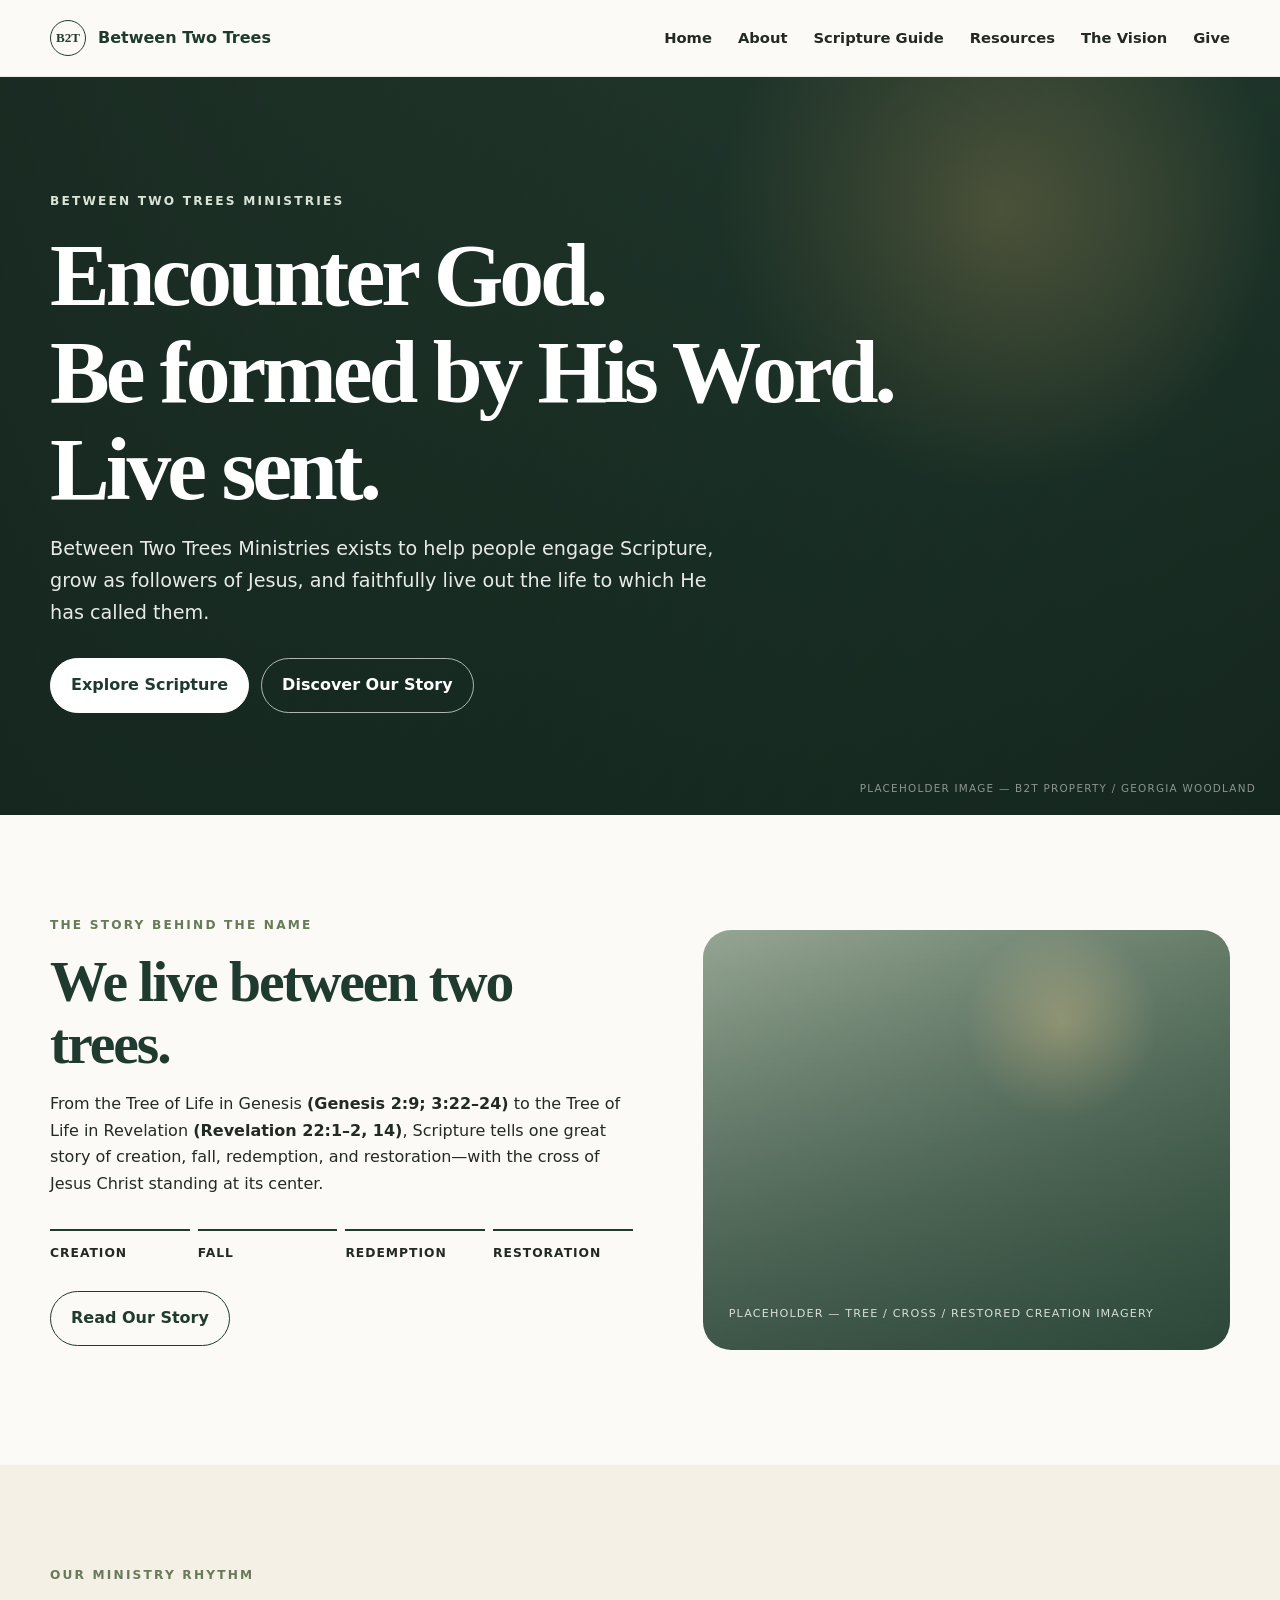
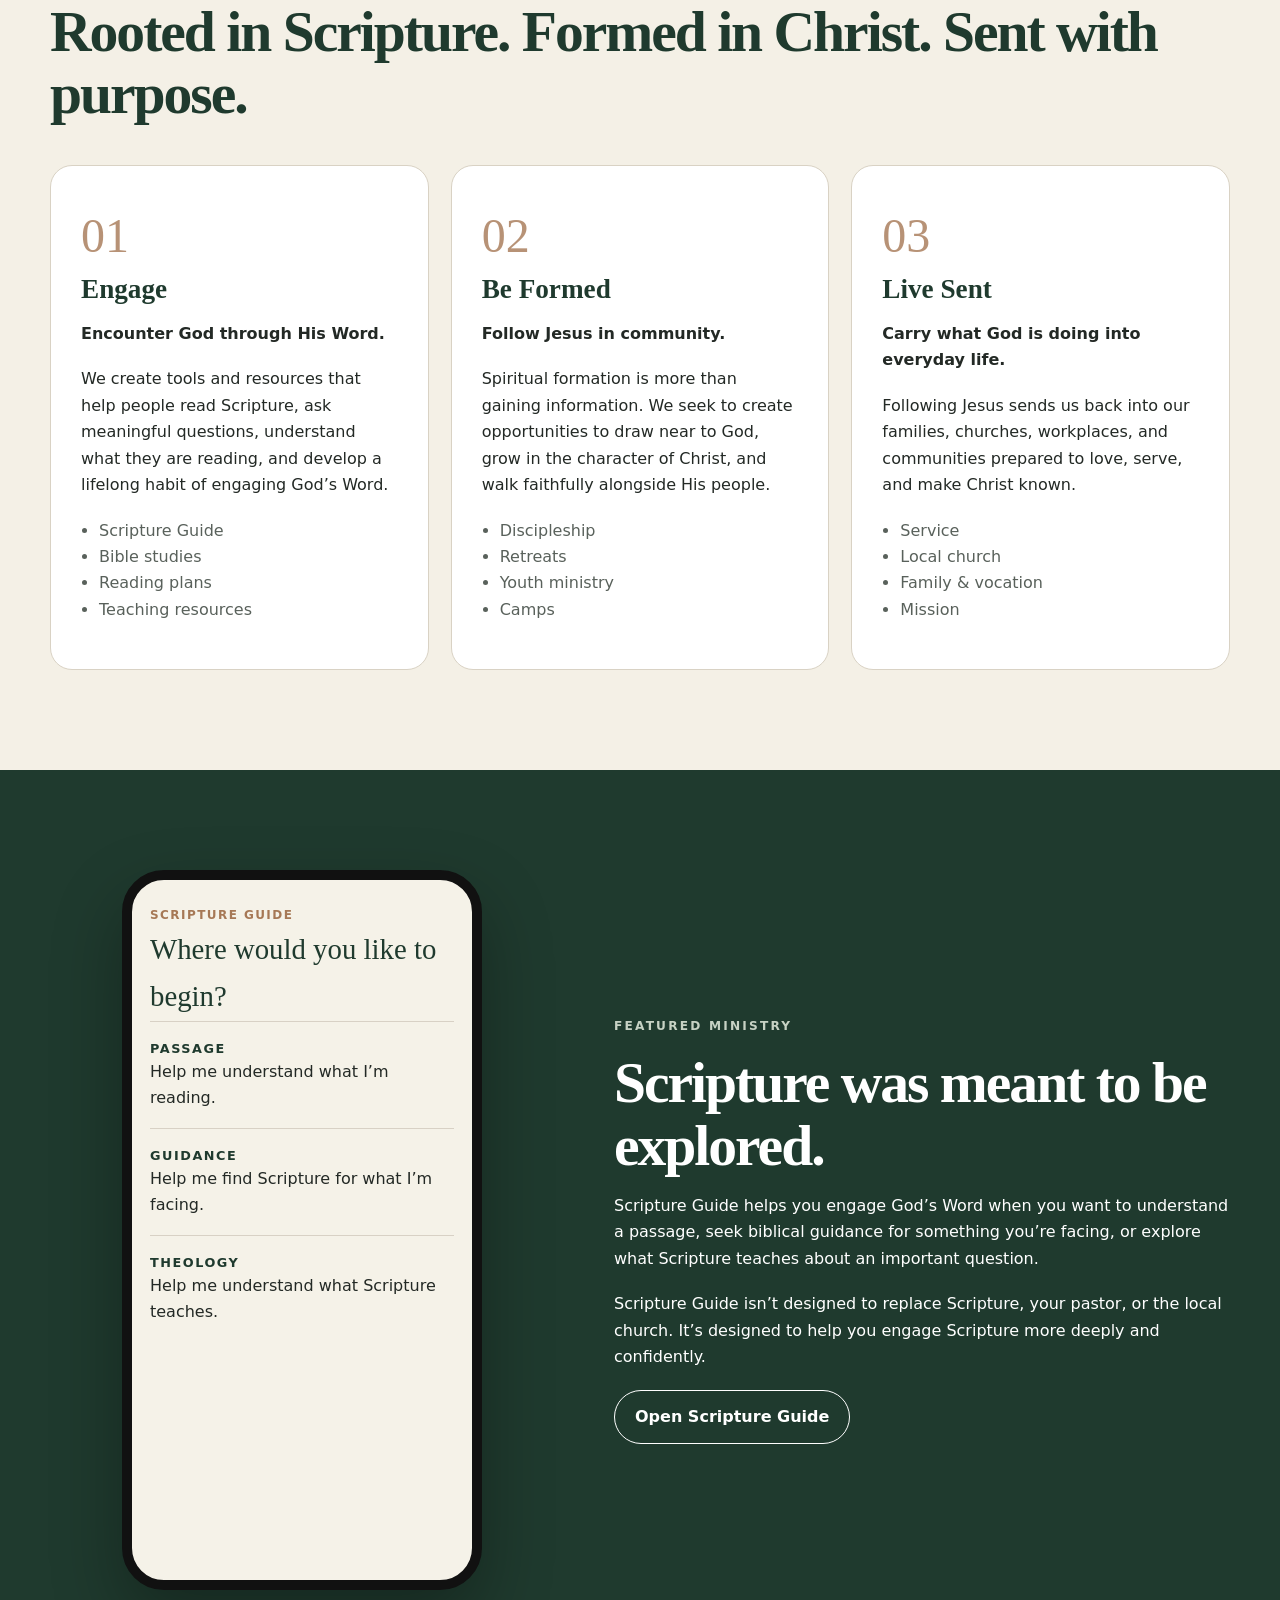
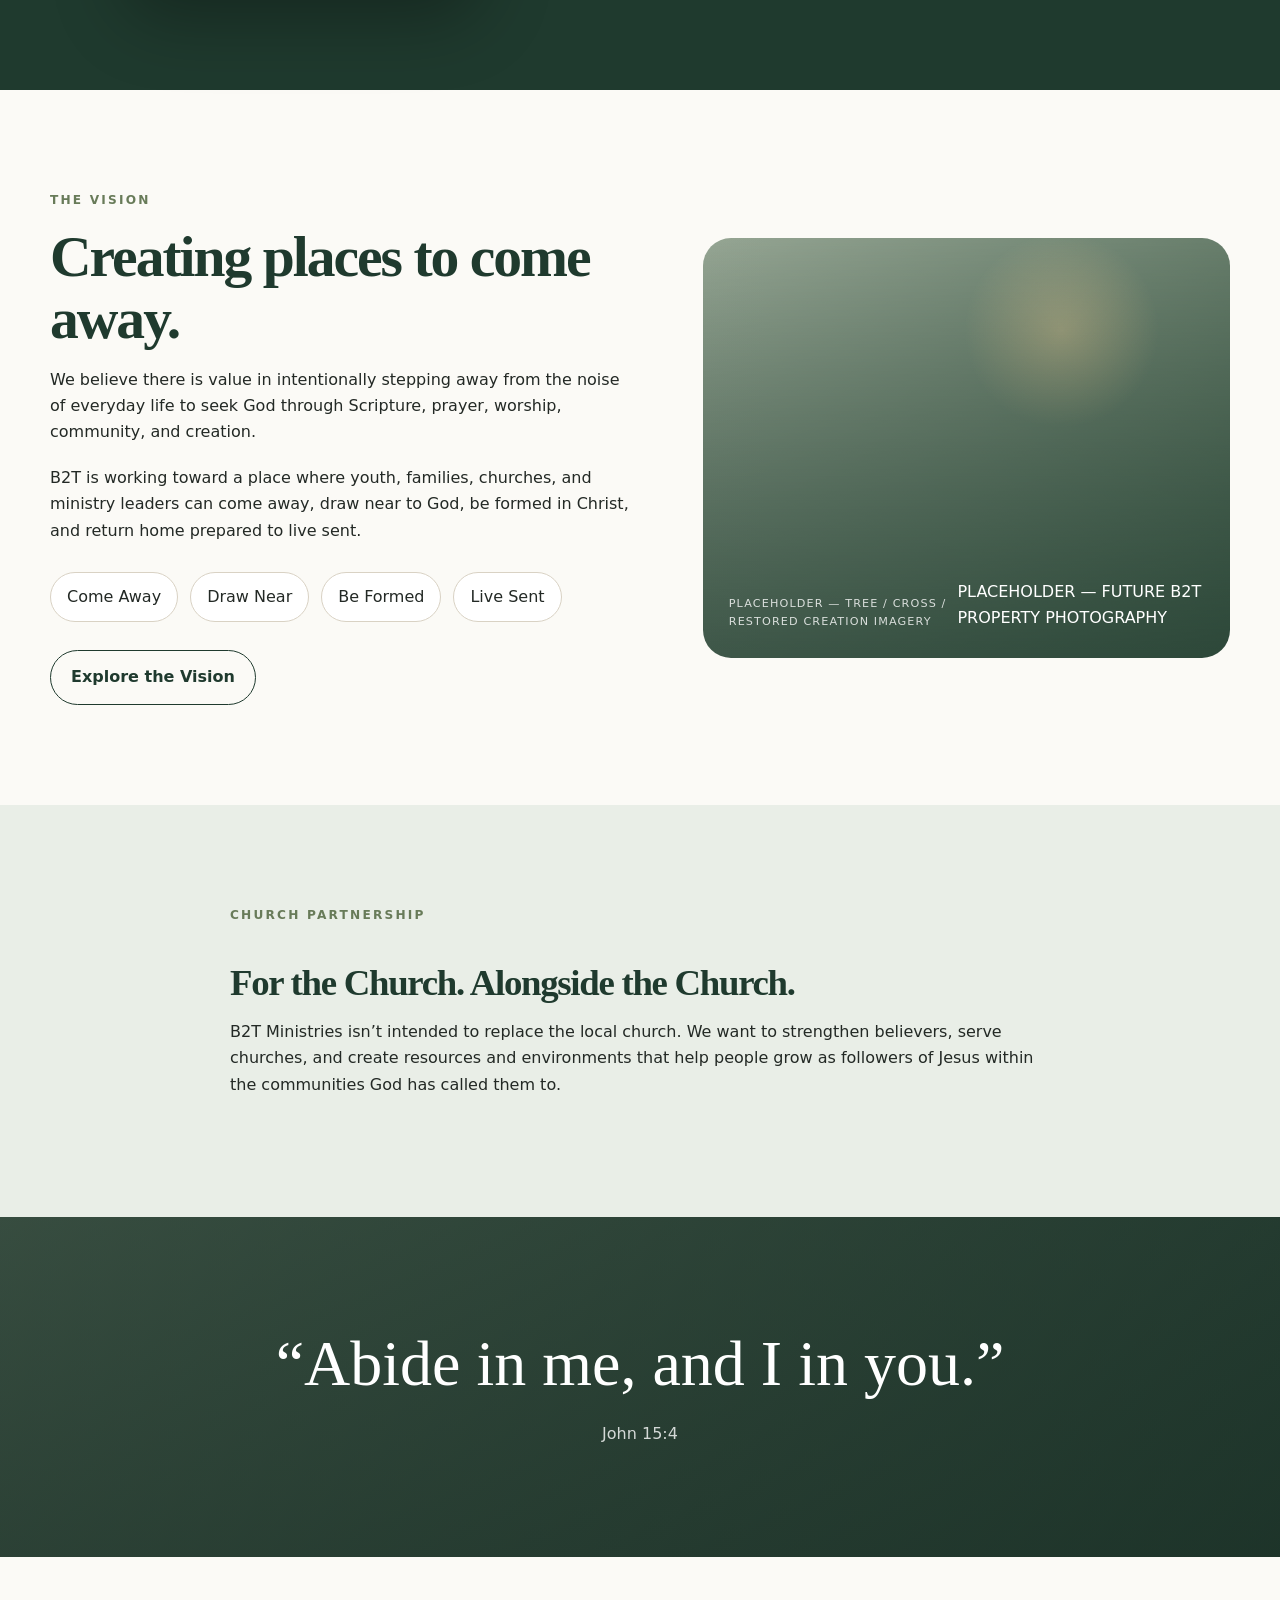
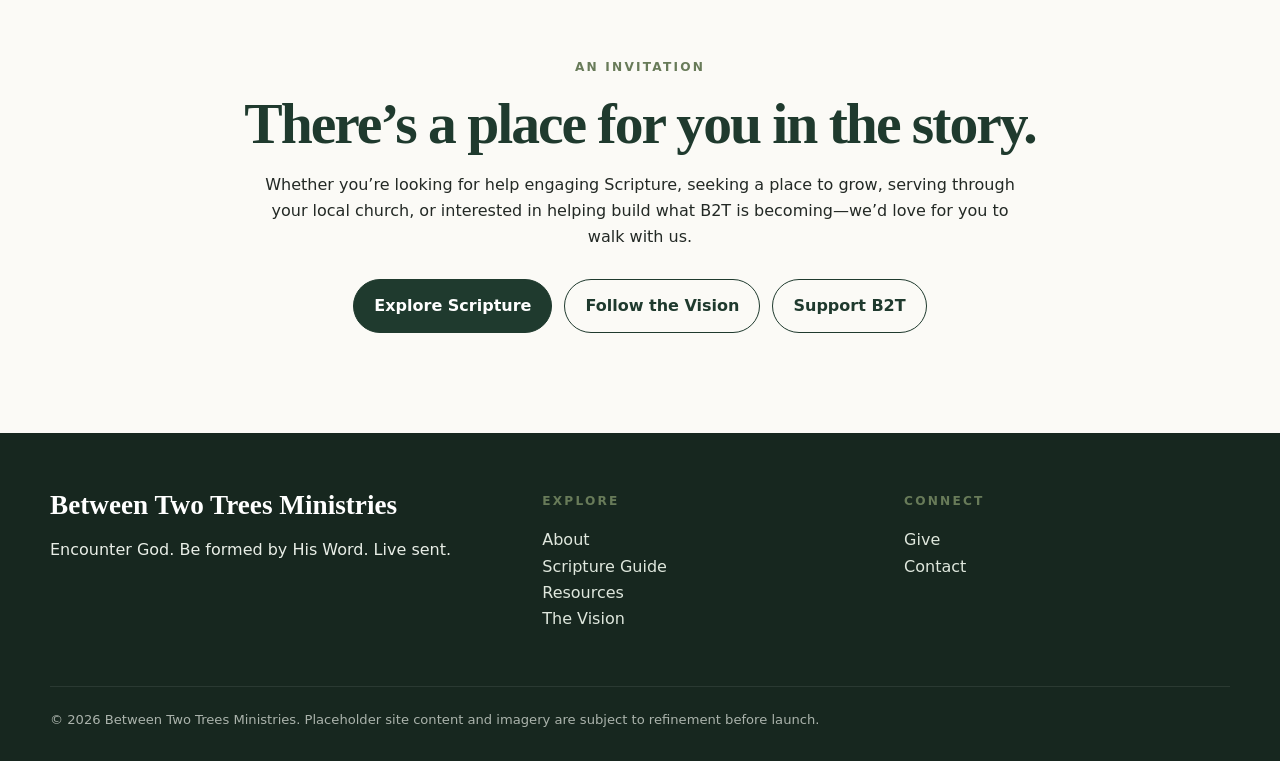
==== index.html @ 3b32fef3 "Add B2T homepage" ====
<!doctype html><html><head><meta charset="utf-8"><meta name="viewport" content="width=device-width,initial-scale=1"><title>Between Two Trees Ministries</title><meta name="description" content="Helping people engage Scripture, grow as followers of Jesus, and live faithfully for His purposes."><link rel="stylesheet" href="styles.css"></head><body>
<header><div class="container nav"><a class="brand" href="index.html"><span class="brand-mark">B2T</span><span>Between Two Trees</span></a><button class="menu" aria-label="Open menu">☰</button><nav class="navlinks"><a href="index.html">Home</a><a href="about.html">About</a><a href="scripture-guide.html">Scripture Guide</a><a href="resources.html">Resources</a><a href="vision.html">The Vision</a><a href="give.html">Give</a></nav></div></header>
<main><section class="hero"><div class="container"><div class="eyebrow" style="color:#d9e4d7">Between Two Trees Ministries</div><h1>Encounter God.<br>Be formed by His Word.<br>Live sent.</h1><p class="lede">Between Two Trees Ministries exists to help people engage Scripture, grow as followers of Jesus, and faithfully live out the life to which He has called them.</p><div class="actions"><a class="btn primary" href="scripture-guide.html">Explore Scripture</a><a class="btn secondary" href="#story">Discover Our Story</a></div></div></section>
<section class="section" id="story"><div class="container story-grid"><div><div class="eyebrow">The story behind the name</div><h2>We live between two trees.</h2><p>From the Tree of Life in Genesis <strong>(Genesis 2:9; 3:22–24)</strong> to the Tree of Life in Revelation <strong>(Revelation 22:1–2, 14)</strong>, Scripture tells one great story of creation, fall, redemption, and restoration—with the cross of Jesus Christ standing at its center.</p><div class="timeline"><div>Creation</div><div>Fall</div><div>Redemption</div><div>Restoration</div></div><p style="margin-top:28px"><a class="btn secondary" href="about.html">Read Our Story</a></p></div><div class="story-visual"></div></div></section>
<section class="section alt"><div class="container"><div class="eyebrow">Our ministry rhythm</div><h2>Rooted in Scripture. Formed in Christ. Sent with purpose.</h2><div class="cards"><div class="card"><div class="num">01</div><h3>Engage</h3><p><strong>Encounter God through His Word.</strong></p><p>We create tools and resources that help people read Scripture, ask meaningful questions, understand what they are reading, and develop a lifelong habit of engaging God’s Word.</p><ul><li>Scripture Guide</li><li>Bible studies</li><li>Reading plans</li><li>Teaching resources</li></ul></div><div class="card"><div class="num">02</div><h3>Be Formed</h3><p><strong>Follow Jesus in community.</strong></p><p>Spiritual formation is more than gaining information. We seek to create opportunities to draw near to God, grow in the character of Christ, and walk faithfully alongside His people.</p><ul><li>Discipleship</li><li>Retreats</li><li>Youth ministry</li><li>Camps</li></ul></div><div class="card"><div class="num">03</div><h3>Live Sent</h3><p><strong>Carry what God is doing into everyday life.</strong></p><p>Following Jesus sends us back into our families, churches, workplaces, and communities prepared to love, serve, and make Christ known.</p><ul><li>Service</li><li>Local church</li><li>Family & vocation</li><li>Mission</li></ul></div></div></div></section>
<section class="section guide"><div class="container guide-grid"><div class="phone"><div class="kicker">Scripture Guide</div><div class="screen-title">Where would you like to begin?</div><div class="mode"><b>PASSAGE</b>Help me understand what I’m reading.</div><div class="mode"><b>GUIDANCE</b>Help me find Scripture for what I’m facing.</div><div class="mode"><b>THEOLOGY</b>Help me understand what Scripture teaches.</div></div><div><div class="eyebrow">Featured ministry</div><h2>Scripture was meant to be explored.</h2><p>Scripture Guide helps you engage God’s Word when you want to understand a passage, seek biblical guidance for something you’re facing, or explore what Scripture teaches about an important question.</p><p>Scripture Guide isn’t designed to replace Scripture, your pastor, or the local church. It’s designed to help you engage Scripture more deeply and confidently.</p><a class="btn" href="scripture-guide.html">Open Scripture Guide</a></div></div></section>
<section class="section"><div class="container split"><div><div class="eyebrow">The vision</div><h2>Creating places to come away.</h2><p>We believe there is value in intentionally stepping away from the noise of everyday life to seek God through Scripture, prayer, worship, community, and creation.</p><p>B2T is working toward a place where youth, families, churches, and ministry leaders can come away, draw near to God, be formed in Christ, and return home prepared to live sent.</p><div class="rhythm"><span>Come Away</span><span>Draw Near</span><span>Be Formed</span><span>Live Sent</span></div><a class="btn secondary" href="vision.html">Explore the Vision</a></div><div class="story-visual"><span>PLACEHOLDER — FUTURE B2T PROPERTY PHOTOGRAPHY</span></div></div></section>
<section class="section church"><div class="container prose"><div class="eyebrow">Church partnership</div><h2>For the Church. Alongside the Church.</h2><p>B2T Ministries isn’t intended to replace the local church. We want to strengthen believers, serve churches, and create resources and environments that help people grow as followers of Jesus within the communities God has called them to.</p></div></section>
<section class="scripture"><div class="container"><blockquote>“Abide in me, and I in you.”</blockquote><cite>John 15:4</cite></div></section>
<section class="section invite"><div class="container"><div class="eyebrow">An invitation</div><h2>There’s a place for you in the story.</h2><p>Whether you’re looking for help engaging Scripture, seeking a place to grow, serving through your local church, or interested in helping build what B2T is becoming—we’d love for you to walk with us.</p><div class="actions"><a class="btn primary" href="scripture-guide.html">Explore Scripture</a><a class="btn secondary" href="vision.html">Follow the Vision</a><a class="btn secondary" href="give.html">Support B2T</a></div></div></section></main>
<footer><div class="container"><div class="footer-grid"><div><h3>Between Two Trees Ministries</h3><p>Encounter God. Be formed by His Word. Live sent.</p></div><div><p class="eyebrow">Explore</p><p><a href="about.html">About</a><br><a href="scripture-guide.html">Scripture Guide</a><br><a href="resources.html">Resources</a><br><a href="vision.html">The Vision</a></p></div><div><p class="eyebrow">Connect</p><p><a href="give.html">Give</a><br><a href="contact.html">Contact</a></p></div></div><div class="small">© 2026 Between Two Trees Ministries. Placeholder site content and imagery are subject to refinement before launch.</div></div></footer><script src="site.js"></script></body></html>
---- styles.css ----
:root{--forest:#1f3a2e;--forest-2:#2c4b3b;--sage:#748873;--moss:#687b59;--cream:#f4f0e6;--paper:#fbfaf6;--charcoal:#232925;--clay:#a67855;--line:#d9d2c4;--max:1180px}*{box-sizing:border-box}html{scroll-behavior:smooth}body{margin:0;font-family:Inter,ui-sans-serif,system-ui,-apple-system,BlinkMacSystemFont,"Segoe UI",sans-serif;background:var(--paper);color:var(--charcoal);line-height:1.65}h1,h2,h3{font-family:Georgia,"Times New Roman",serif;line-height:1.08;margin:0 0 1rem;color:var(--forest)}h1{font-size:clamp(3rem,7vw,6.5rem);letter-spacing:-.045em}h2{font-size:clamp(2.2rem,4.5vw,4.1rem);letter-spacing:-.035em}h3{font-size:1.7rem}p{margin:0 0 1.2rem}a{color:inherit}.container{width:min(var(--max),calc(100% - 40px));margin:auto}.eyebrow{font-size:.76rem;letter-spacing:.18em;text-transform:uppercase;font-weight:800;color:var(--moss);margin-bottom:1rem}header{position:sticky;top:0;z-index:20;background:rgba(251,250,246,.94);backdrop-filter:blur(12px);border-bottom:1px solid rgba(35,41,37,.08)}.nav{height:76px;display:flex;align-items:center;justify-content:space-between;gap:24px}.brand{text-decoration:none;display:flex;align-items:center;gap:12px;font-weight:800;color:var(--forest)}.brand-mark{width:36px;height:36px;border:1.5px solid var(--forest);border-radius:50%;display:grid;place-items:center;font-family:Georgia,serif;font-size:.82rem}.navlinks{display:flex;gap:26px;align-items:center;font-size:.92rem;font-weight:650}.navlinks a{text-decoration:none}.navlinks a:hover{color:var(--moss)}.menu{display:none;border:0;background:none;font-size:1.6rem;color:var(--forest)}.btn{display:inline-flex;align-items:center;justify-content:center;padding:13px 20px;border-radius:999px;text-decoration:none;font-weight:750;border:1px solid var(--forest);transition:.2s}.btn.primary{background:var(--forest);color:#fff}.btn.secondary{background:transparent;color:var(--forest)}.btn:hover{transform:translateY(-1px)}.hero{min-height:82vh;display:flex;align-items:end;position:relative;overflow:hidden;background:linear-gradient(90deg,rgba(15,31,24,.82) 0%,rgba(15,31,24,.62) 42%,rgba(15,31,24,.18) 100%),radial-gradient(circle at 78% 18%,rgba(242,198,123,.35),transparent 24%),linear-gradient(135deg,#48624f,#213b2f 58%,#16271f);color:#fff}.hero:after{content:"PLACEHOLDER IMAGE — B2T PROPERTY / GEORGIA WOODLAND";position:absolute;right:24px;bottom:18px;font-size:.65rem;letter-spacing:.12em;opacity:.5}.hero .container{padding:100px 0 88px}.hero h1{color:#fff;max-width:900px}.hero .lede{max-width:670px;font-size:1.2rem;color:rgba(255,255,255,.9)}.hero .actions{display:flex;gap:12px;flex-wrap:wrap;margin-top:30px}.hero .btn.primary{background:#fff;color:var(--forest);border-color:#fff}.hero .btn.secondary{color:#fff;border-color:rgba(255,255,255,.65)}.section{padding:100px 0}.section.alt{background:var(--cream)}.story-grid,.split{display:grid;grid-template-columns:1.05fr .95fr;gap:70px;align-items:center}.story-visual{min-height:420px;border-radius:28px;background:linear-gradient(180deg,rgba(31,58,46,.14),rgba(31,58,46,.68)),radial-gradient(circle at 68% 22%,rgba(255,220,160,.45),transparent 20%),linear-gradient(135deg,#a9b7a4,#496450);display:flex;align-items:flex-end;padding:26px;color:white;position:relative;overflow:hidden}.story-visual:before{content:"PLACEHOLDER — TREE / CROSS / RESTORED CREATION IMAGERY";font-size:.7rem;letter-spacing:.1em;opacity:.8}.timeline{display:grid;grid-template-columns:repeat(4,1fr);gap:8px;margin-top:32px}.timeline div{border-top:2px solid var(--forest);padding-top:12px;font-size:.77rem;text-transform:uppercase;letter-spacing:.08em;font-weight:800}.cards{display:grid;grid-template-columns:repeat(3,1fr);gap:22px;margin-top:40px}.card{background:#fff;border:1px solid var(--line);border-radius:22px;padding:30px;min-height:300px}.card .num{font-family:Georgia,serif;font-size:3rem;color:var(--clay);opacity:.8}.card ul{padding-left:18px;color:#59615b}.guide{background:var(--forest);color:#fff}.guide h2,.guide h3{color:#fff}.guide .eyebrow{color:#c7d2c4}.guide-grid{display:grid;grid-template-columns:.9fr 1.1fr;gap:60px;align-items:center}.phone{width:min(360px,100%);aspect-ratio:9/18;border:10px solid #111;border-radius:42px;background:#f5f2e8;margin:auto;padding:26px 18px;color:var(--charcoal);box-shadow:0 30px 70px rgba(0,0,0,.3)}.phone .screen-title{font-family:Georgia,serif;color:var(--forest);font-size:1.8rem}.mode{border-top:1px solid #d8d1c5;padding:16px 0}.mode b{display:block;color:var(--forest);font-size:.8rem;letter-spacing:.12em}.guide .btn{border-color:white;color:white}.rhythm{display:flex;gap:12px;flex-wrap:wrap;margin:28px 0}.rhythm span{padding:11px 16px;border:1px solid var(--line);border-radius:999px;background:#fff}.church{background:#e9eee7}.scripture{padding:110px 0;text-align:center;background:linear-gradient(rgba(25,45,36,.62),rgba(25,45,36,.72)),linear-gradient(135deg,#68806d,#294638);color:white;position:relative}.scripture blockquote{font-family:Georgia,serif;font-size:clamp(2rem,5vw,4.6rem);line-height:1.15;margin:0 auto 20px;max-width:920px}.scripture cite{font-style:normal;opacity:.8}.invite{text-align:center}.invite p{max-width:750px;margin:0 auto 28px}.invite .actions{display:flex;justify-content:center;gap:12px;flex-wrap:wrap}footer{background:#17271f;color:#e9eee7;padding:58px 0 30px}.footer-grid{display:grid;grid-template-columns:1.4fr 1fr 1fr;gap:36px}footer h3{color:white}footer a{text-decoration:none;color:#dfe7dd}footer .small{opacity:.7;font-size:.82rem;border-top:1px solid rgba(255,255,255,.12);padding-top:22px;margin-top:34px}.page-hero{padding:110px 0 70px;background:var(--cream)}.page-hero p{max-width:760px;font-size:1.14rem}.prose{max-width:820px}.prose h2{margin-top:2.4rem;font-size:2.3rem}.notice{padding:18px 22px;border-left:4px solid var(--clay);background:#f2eadf;margin:28px 0}.resource-grid{display:grid;grid-template-columns:repeat(3,1fr);gap:20px}.resource{padding:24px;border:1px solid var(--line);border-radius:18px;background:white}.kicker{color:var(--clay);font-weight:800;text-transform:uppercase;font-size:.75rem;letter-spacing:.12em}@media(max-width:820px){.navlinks{display:none;position:absolute;top:76px;left:0;right:0;background:var(--paper);padding:22px 20px;flex-direction:column;align-items:flex-start;border-bottom:1px solid var(--line)}.navlinks.open{display:flex}.menu{display:block}.story-grid,.split,.guide-grid,.footer-grid{grid-template-columns:1fr}.cards,.resource-grid{grid-template-columns:1fr}.section{padding:72px 0}.hero{min-height:76vh}.timeline{grid-template-columns:1fr 1fr}}
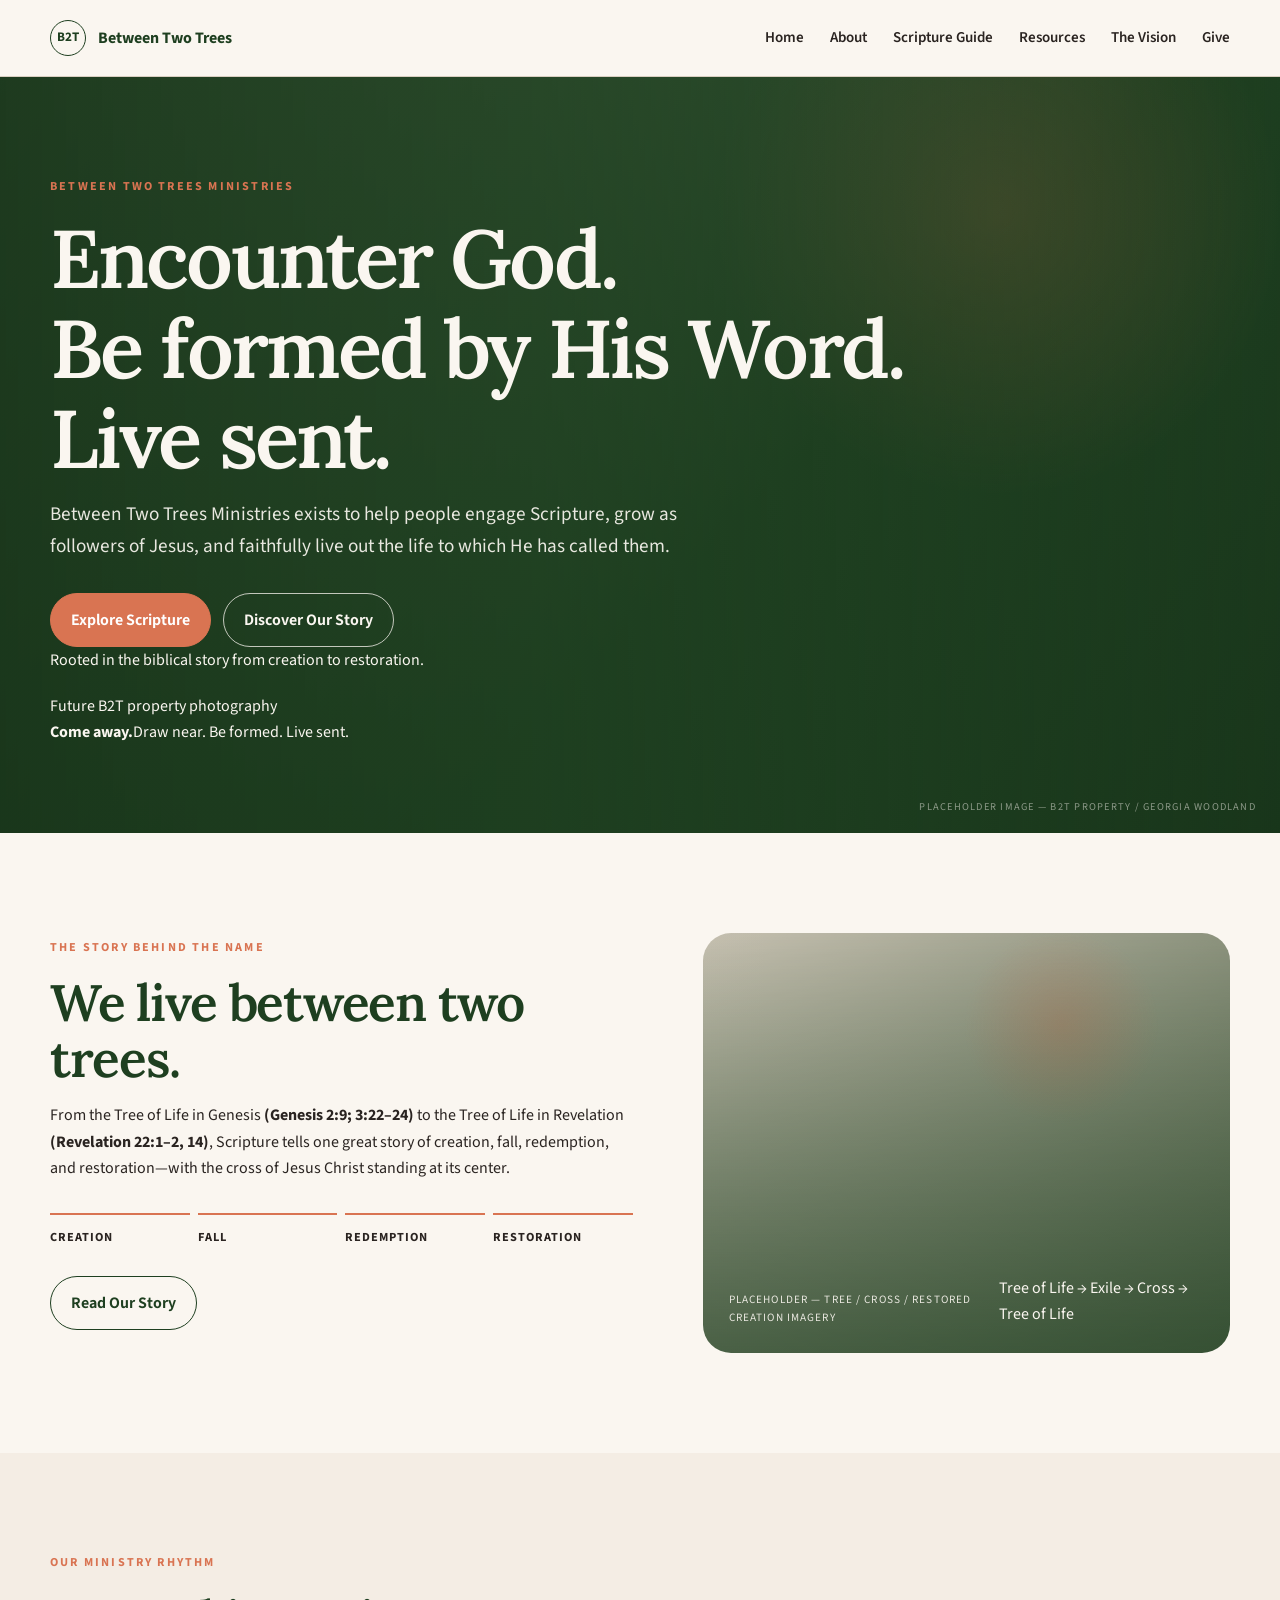
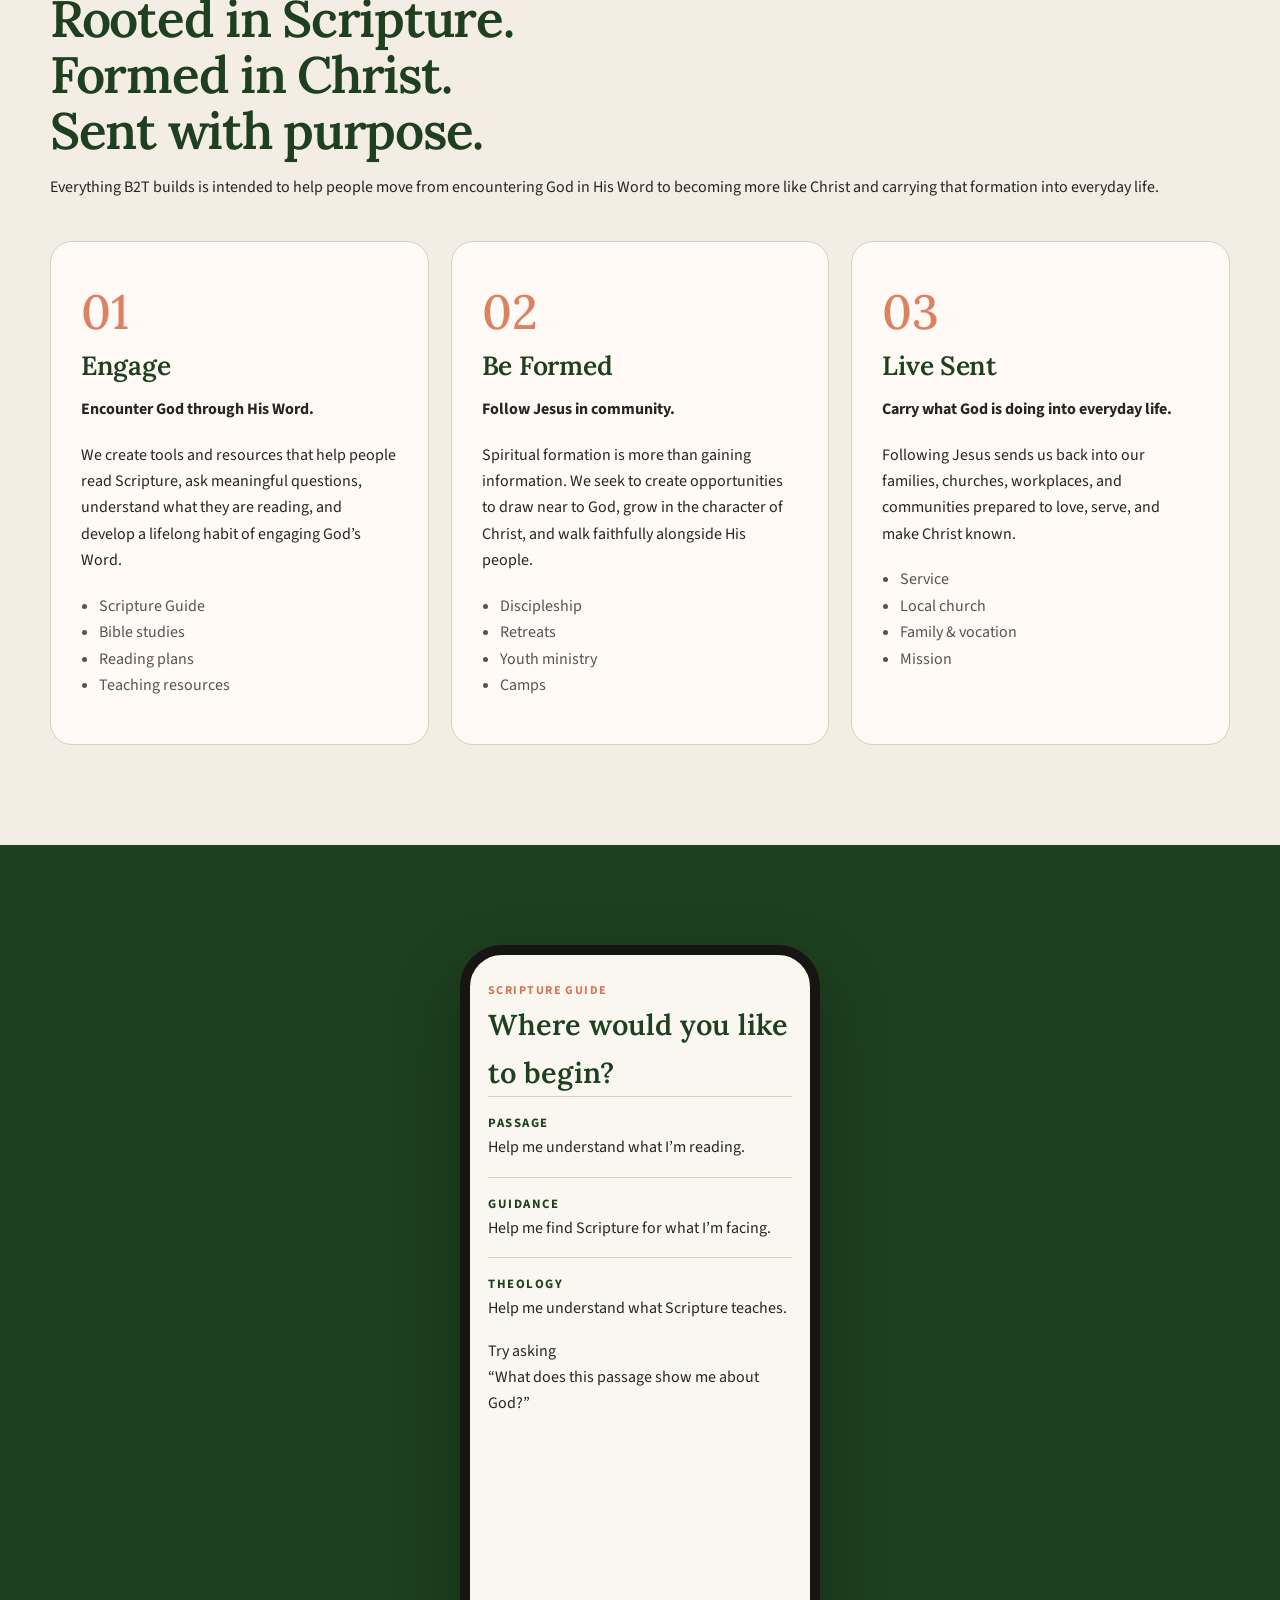
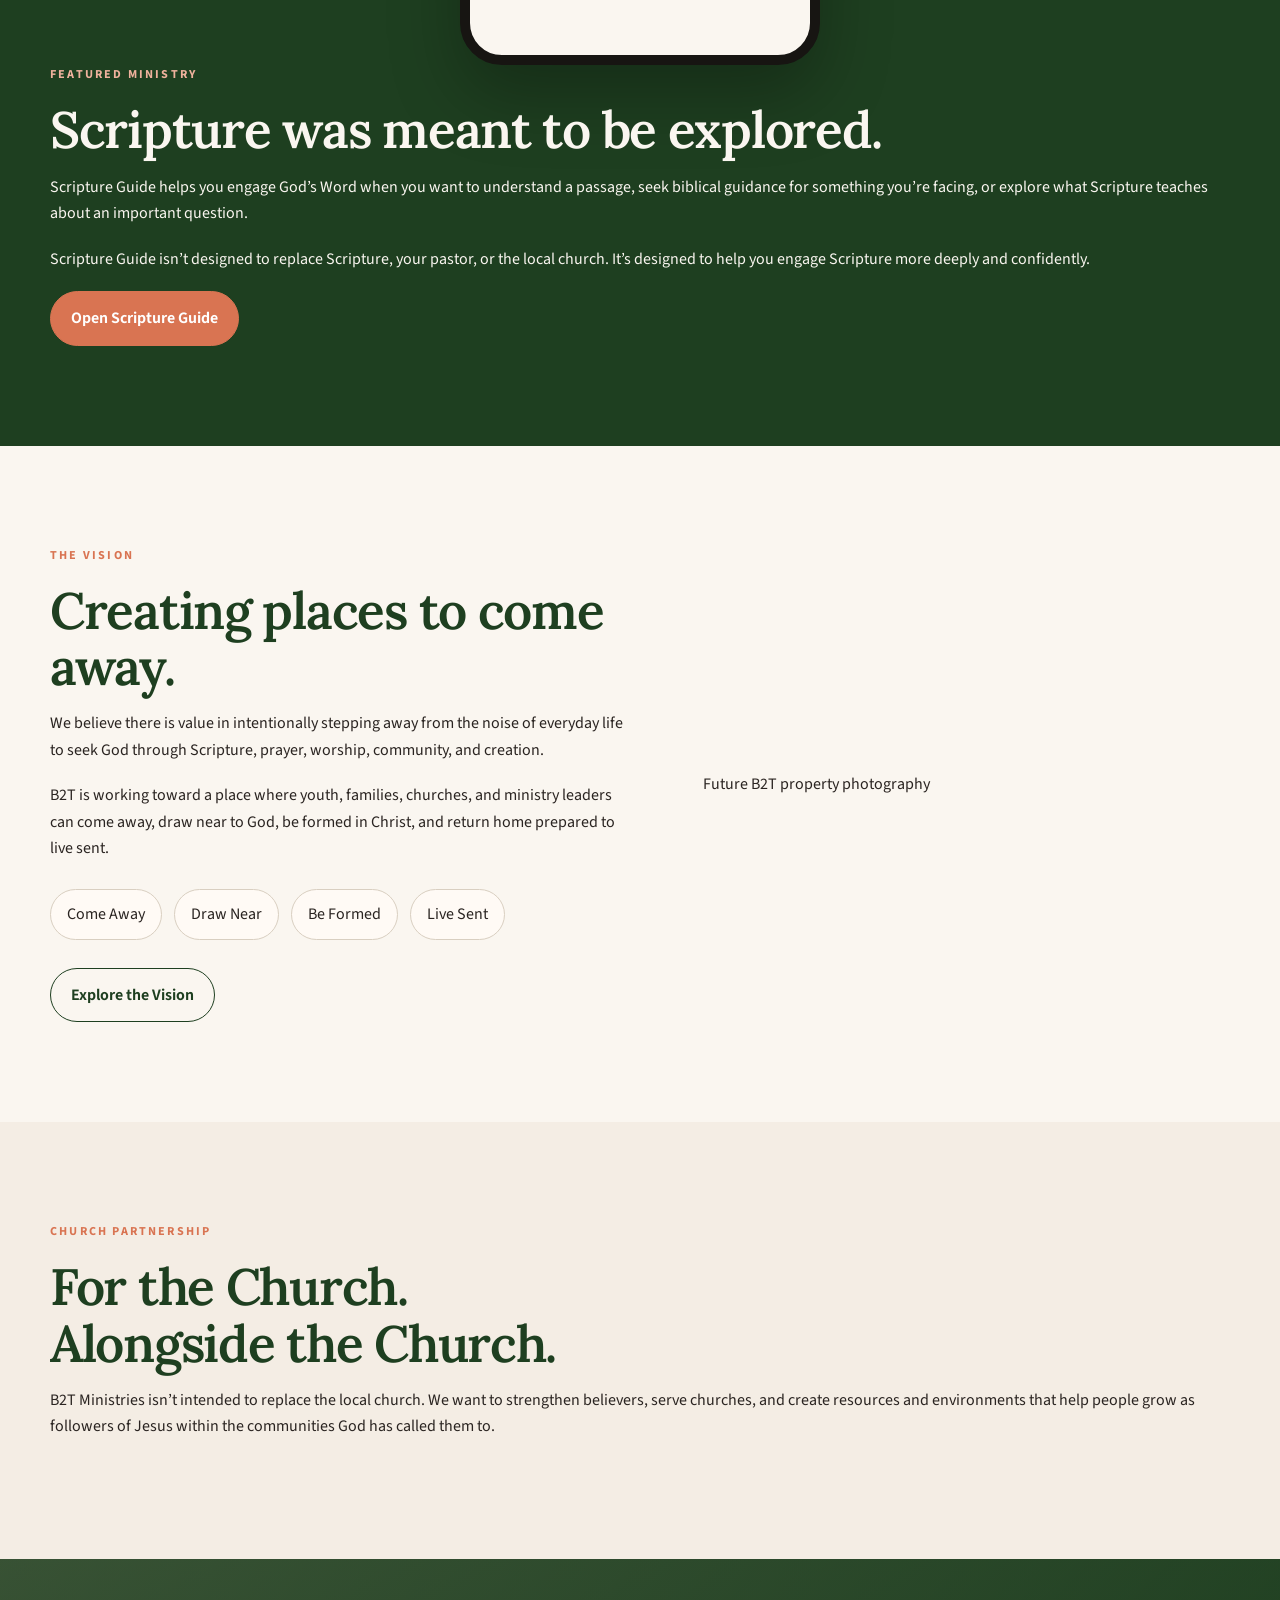
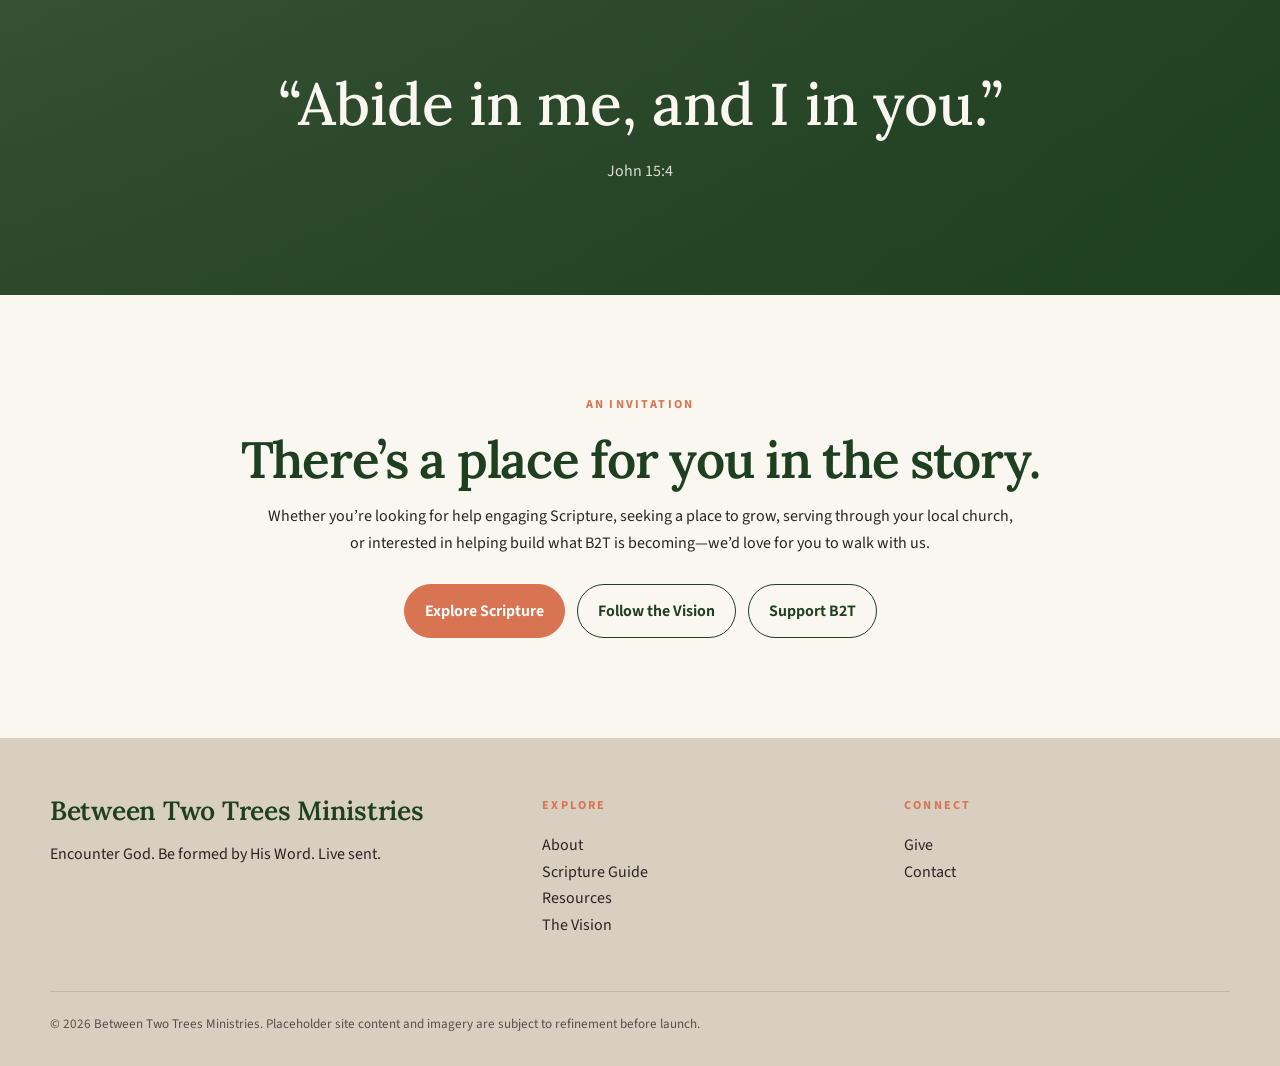
==== commit d105d4ff: "Refine homepage visual composition and section rhythm" ====
--- a/index.html
+++ b/index.html
@@ -1,11 +1,11 @@
 <!doctype html><html><head><meta charset="utf-8"><meta name="viewport" content="width=device-width,initial-scale=1"><title>Between Two Trees Ministries</title><meta name="description" content="Helping people engage Scripture, grow as followers of Jesus, and live faithfully for His purposes."><link rel="stylesheet" href="styles.css"></head><body>
 <header><div class="container nav"><a class="brand" href="index.html"><span class="brand-mark">B2T</span><span>Between Two Trees</span></a><button class="menu" aria-label="Open menu">☰</button><nav class="navlinks"><a href="index.html">Home</a><a href="about.html">About</a><a href="scripture-guide.html">Scripture Guide</a><a href="resources.html">Resources</a><a href="vision.html">The Vision</a><a href="give.html">Give</a></nav></div></header>
-<main><section class="hero"><div class="container"><div class="eyebrow" style="color:#d9e4d7">Between Two Trees Ministries</div><h1>Encounter God.<br>Be formed by His Word.<br>Live sent.</h1><p class="lede">Between Two Trees Ministries exists to help people engage Scripture, grow as followers of Jesus, and faithfully live out the life to which He has called them.</p><div class="actions"><a class="btn primary" href="scripture-guide.html">Explore Scripture</a><a class="btn secondary" href="#story">Discover Our Story</a></div></div></section>
-<section class="section" id="story"><div class="container story-grid"><div><div class="eyebrow">The story behind the name</div><h2>We live between two trees.</h2><p>From the Tree of Life in Genesis <strong>(Genesis 2:9; 3:22–24)</strong> to the Tree of Life in Revelation <strong>(Revelation 22:1–2, 14)</strong>, Scripture tells one great story of creation, fall, redemption, and restoration—with the cross of Jesus Christ standing at its center.</p><div class="timeline"><div>Creation</div><div>Fall</div><div>Redemption</div><div>Restoration</div></div><p style="margin-top:28px"><a class="btn secondary" href="about.html">Read Our Story</a></p></div><div class="story-visual"></div></div></section>
-<section class="section alt"><div class="container"><div class="eyebrow">Our ministry rhythm</div><h2>Rooted in Scripture. Formed in Christ. Sent with purpose.</h2><div class="cards"><div class="card"><div class="num">01</div><h3>Engage</h3><p><strong>Encounter God through His Word.</strong></p><p>We create tools and resources that help people read Scripture, ask meaningful questions, understand what they are reading, and develop a lifelong habit of engaging God’s Word.</p><ul><li>Scripture Guide</li><li>Bible studies</li><li>Reading plans</li><li>Teaching resources</li></ul></div><div class="card"><div class="num">02</div><h3>Be Formed</h3><p><strong>Follow Jesus in community.</strong></p><p>Spiritual formation is more than gaining information. We seek to create opportunities to draw near to God, grow in the character of Christ, and walk faithfully alongside His people.</p><ul><li>Discipleship</li><li>Retreats</li><li>Youth ministry</li><li>Camps</li></ul></div><div class="card"><div class="num">03</div><h3>Live Sent</h3><p><strong>Carry what God is doing into everyday life.</strong></p><p>Following Jesus sends us back into our families, churches, workplaces, and communities prepared to love, serve, and make Christ known.</p><ul><li>Service</li><li>Local church</li><li>Family & vocation</li><li>Mission</li></ul></div></div></div></section>
-<section class="section guide"><div class="container guide-grid"><div class="phone"><div class="kicker">Scripture Guide</div><div class="screen-title">Where would you like to begin?</div><div class="mode"><b>PASSAGE</b>Help me understand what I’m reading.</div><div class="mode"><b>GUIDANCE</b>Help me find Scripture for what I’m facing.</div><div class="mode"><b>THEOLOGY</b>Help me understand what Scripture teaches.</div></div><div><div class="eyebrow">Featured ministry</div><h2>Scripture was meant to be explored.</h2><p>Scripture Guide helps you engage God’s Word when you want to understand a passage, seek biblical guidance for something you’re facing, or explore what Scripture teaches about an important question.</p><p>Scripture Guide isn’t designed to replace Scripture, your pastor, or the local church. It’s designed to help you engage Scripture more deeply and confidently.</p><a class="btn" href="scripture-guide.html">Open Scripture Guide</a></div></div></section>
-<section class="section"><div class="container split"><div><div class="eyebrow">The vision</div><h2>Creating places to come away.</h2><p>We believe there is value in intentionally stepping away from the noise of everyday life to seek God through Scripture, prayer, worship, community, and creation.</p><p>B2T is working toward a place where youth, families, churches, and ministry leaders can come away, draw near to God, be formed in Christ, and return home prepared to live sent.</p><div class="rhythm"><span>Come Away</span><span>Draw Near</span><span>Be Formed</span><span>Live Sent</span></div><a class="btn secondary" href="vision.html">Explore the Vision</a></div><div class="story-visual"><span>PLACEHOLDER — FUTURE B2T PROPERTY PHOTOGRAPHY</span></div></div></section>
-<section class="section church"><div class="container prose"><div class="eyebrow">Church partnership</div><h2>For the Church. Alongside the Church.</h2><p>B2T Ministries isn’t intended to replace the local church. We want to strengthen believers, serve churches, and create resources and environments that help people grow as followers of Jesus within the communities God has called them to.</p></div></section>
+<main><section class="hero"><div class="container"><div class="hero-shell"><div class="hero-copy"><div class="eyebrow hero-eyebrow">Between Two Trees Ministries</div><h1>Encounter God.<br>Be formed by His Word.<br>Live sent.</h1><p class="lede">Between Two Trees Ministries exists to help people engage Scripture, grow as followers of Jesus, and faithfully live out the life to which He has called them.</p><div class="actions"><a class="btn primary" href="scripture-guide.html">Explore Scripture</a><a class="btn secondary" href="#story">Discover Our Story</a></div><div class="hero-note"><span></span><p>Rooted in the biblical story from creation to restoration.</p></div></div><div class="hero-visual" role="img" aria-label="Placeholder for future B2T property photography"><div class="hero-photo-label">Future B2T property photography</div><div class="hero-photo-caption"><strong>Come away.</strong><span>Draw near. Be formed. Live sent.</span></div></div></div></div></section>
+<section class="section story-section" id="story"><div class="container story-grid"><div><div class="eyebrow">The story behind the name</div><h2>We live between two trees.</h2><p class="section-lede">From the Tree of Life in Genesis <strong>(Genesis 2:9; 3:22–24)</strong> to the Tree of Life in Revelation <strong>(Revelation 22:1–2, 14)</strong>, Scripture tells one great story of creation, fall, redemption, and restoration—with the cross of Jesus Christ standing at its center.</p><div class="timeline"><div>Creation</div><div>Fall</div><div>Redemption</div><div>Restoration</div></div><p style="margin-top:28px"><a class="btn secondary" href="about.html">Read Our Story</a></p></div><div class="story-visual"><div class="visual-caption">Tree of Life → Exile → Cross → Tree of Life</div></div></div></section>
+<section class="section alt"><div class="container"><div class="section-heading"><div><div class="eyebrow">Our ministry rhythm</div><h2>Rooted in Scripture.<br>Formed in Christ.<br>Sent with purpose.</h2></div><p>Everything B2T builds is intended to help people move from encountering God in His Word to becoming more like Christ and carrying that formation into everyday life.</p></div><div class="cards"><div class="card"><div class="num">01</div><h3>Engage</h3><p class="card-tag"><strong>Encounter God through His Word.</strong></p><p>We create tools and resources that help people read Scripture, ask meaningful questions, understand what they are reading, and develop a lifelong habit of engaging God’s Word.</p><ul><li>Scripture Guide</li><li>Bible studies</li><li>Reading plans</li><li>Teaching resources</li></ul></div><div class="card"><div class="num">02</div><h3>Be Formed</h3><p class="card-tag"><strong>Follow Jesus in community.</strong></p><p>Spiritual formation is more than gaining information. We seek to create opportunities to draw near to God, grow in the character of Christ, and walk faithfully alongside His people.</p><ul><li>Discipleship</li><li>Retreats</li><li>Youth ministry</li><li>Camps</li></ul></div><div class="card"><div class="num">03</div><h3>Live Sent</h3><p class="card-tag"><strong>Carry what God is doing into everyday life.</strong></p><p>Following Jesus sends us back into our families, churches, workplaces, and communities prepared to love, serve, and make Christ known.</p><ul><li>Service</li><li>Local church</li><li>Family & vocation</li><li>Mission</li></ul></div></div></div></section>
+<section class="section guide"><div class="container"><div class="guide-shell"><div class="phone"><div class="kicker">Scripture Guide</div><div class="screen-title">Where would you like to begin?</div><div class="mode"><b>PASSAGE</b>Help me understand what I’m reading.</div><div class="mode"><b>GUIDANCE</b>Help me find Scripture for what I’m facing.</div><div class="mode"><b>THEOLOGY</b>Help me understand what Scripture teaches.</div><div class="phone-prompt"><span>Try asking</span><p>“What does this passage show me about God?”</p></div></div><div class="guide-copy"><div class="eyebrow">Featured ministry</div><h2>Scripture was meant to be explored.</h2><p>Scripture Guide helps you engage God’s Word when you want to understand a passage, seek biblical guidance for something you’re facing, or explore what Scripture teaches about an important question.</p><p>Scripture Guide isn’t designed to replace Scripture, your pastor, or the local church. It’s designed to help you engage Scripture more deeply and confidently.</p><a class="btn primary" href="scripture-guide.html">Open Scripture Guide</a></div></div></div></section>
+<section class="section"><div class="container split vision-split"><div><div class="eyebrow">The vision</div><h2>Creating places to come away.</h2><p class="section-lede">We believe there is value in intentionally stepping away from the noise of everyday life to seek God through Scripture, prayer, worship, community, and creation.</p><p>B2T is working toward a place where youth, families, churches, and ministry leaders can come away, draw near to God, be formed in Christ, and return home prepared to live sent.</p><div class="rhythm"><span>Come Away</span><span>Draw Near</span><span>Be Formed</span><span>Live Sent</span></div><a class="btn secondary" href="vision.html">Explore the Vision</a></div><div class="vision-visual"><div class="visual-caption">Future B2T property photography</div></div></div></section>
+<section class="section church"><div class="container church-grid"><div><div class="eyebrow">Church partnership</div><h2>For the Church.<br>Alongside the Church.</h2></div><p>B2T Ministries isn’t intended to replace the local church. We want to strengthen believers, serve churches, and create resources and environments that help people grow as followers of Jesus within the communities God has called them to.</p></div></section>
 <section class="scripture"><div class="container"><blockquote>“Abide in me, and I in you.”</blockquote><cite>John 15:4</cite></div></section>
 <section class="section invite"><div class="container"><div class="eyebrow">An invitation</div><h2>There’s a place for you in the story.</h2><p>Whether you’re looking for help engaging Scripture, seeking a place to grow, serving through your local church, or interested in helping build what B2T is becoming—we’d love for you to walk with us.</p><div class="actions"><a class="btn primary" href="scripture-guide.html">Explore Scripture</a><a class="btn secondary" href="vision.html">Follow the Vision</a><a class="btn secondary" href="give.html">Support B2T</a></div></div></section></main>
 <footer><div class="container"><div class="footer-grid"><div><h3>Between Two Trees Ministries</h3><p>Encounter God. Be formed by His Word. Live sent.</p></div><div><p class="eyebrow">Explore</p><p><a href="about.html">About</a><br><a href="scripture-guide.html">Scripture Guide</a><br><a href="resources.html">Resources</a><br><a href="vision.html">The Vision</a></p></div><div><p class="eyebrow">Connect</p><p><a href="give.html">Give</a><br><a href="contact.html">Contact</a></p></div></div><div class="small">© 2026 Between Two Trees Ministries. Placeholder site content and imagery are subject to refinement before launch.</div></div></footer><script src="site.js"></script></body></html>
--- a/styles.css
+++ b/styles.css
@@ -1 +1 @@
-:root{--forest:#1f3a2e;--forest-2:#2c4b3b;--sage:#748873;--moss:#687b59;--cream:#f4f0e6;--paper:#fbfaf6;--charcoal:#232925;--clay:#a67855;--line:#d9d2c4;--max:1180px}*{box-sizing:border-box}html{scroll-behavior:smooth}body{margin:0;font-family:Inter,ui-sans-serif,system-ui,-apple-system,BlinkMacSystemFont,"Segoe UI",sans-serif;background:var(--paper);color:var(--charcoal);line-height:1.65}h1,h2,h3{font-family:Georgia,"Times New Roman",serif;line-height:1.08;margin:0 0 1rem;color:var(--forest)}h1{font-size:clamp(3rem,7vw,6.5rem);letter-spacing:-.045em}h2{font-size:clamp(2.2rem,4.5vw,4.1rem);letter-spacing:-.035em}h3{font-size:1.7rem}p{margin:0 0 1.2rem}a{color:inherit}.container{width:min(var(--max),calc(100% - 40px));margin:auto}.eyebrow{font-size:.76rem;letter-spacing:.18em;text-transform:uppercase;font-weight:800;color:var(--moss);margin-bottom:1rem}header{position:sticky;top:0;z-index:20;background:rgba(251,250,246,.94);backdrop-filter:blur(12px);border-bottom:1px solid rgba(35,41,37,.08)}.nav{height:76px;display:flex;align-items:center;justify-content:space-between;gap:24px}.brand{text-decoration:none;display:flex;align-items:center;gap:12px;font-weight:800;color:var(--forest)}.brand-mark{width:36px;height:36px;border:1.5px solid var(--forest);border-radius:50%;display:grid;place-items:center;font-family:Georgia,serif;font-size:.82rem}.navlinks{display:flex;gap:26px;align-items:center;font-size:.92rem;font-weight:650}.navlinks a{text-decoration:none}.navlinks a:hover{color:var(--moss)}.menu{display:none;border:0;background:none;font-size:1.6rem;color:var(--forest)}.btn{display:inline-flex;align-items:center;justify-content:center;padding:13px 20px;border-radius:999px;text-decoration:none;font-weight:750;border:1px solid var(--forest);transition:.2s}.btn.primary{background:var(--forest);color:#fff}.btn.secondary{background:transparent;color:var(--forest)}.btn:hover{transform:translateY(-1px)}.hero{min-height:82vh;display:flex;align-items:end;position:relative;overflow:hidden;background:linear-gradient(90deg,rgba(15,31,24,.82) 0%,rgba(15,31,24,.62) 42%,rgba(15,31,24,.18) 100%),radial-gradient(circle at 78% 18%,rgba(242,198,123,.35),transparent 24%),linear-gradient(135deg,#48624f,#213b2f 58%,#16271f);color:#fff}.hero:after{content:"PLACEHOLDER IMAGE — B2T PROPERTY / GEORGIA WOODLAND";position:absolute;right:24px;bottom:18px;font-size:.65rem;letter-spacing:.12em;opacity:.5}.hero .container{padding:100px 0 88px}.hero h1{color:#fff;max-width:900px}.hero .lede{max-width:670px;font-size:1.2rem;color:rgba(255,255,255,.9)}.hero .actions{display:flex;gap:12px;flex-wrap:wrap;margin-top:30px}.hero .btn.primary{background:#fff;color:var(--forest);border-color:#fff}.hero .btn.secondary{color:#fff;border-color:rgba(255,255,255,.65)}.section{padding:100px 0}.section.alt{background:var(--cream)}.story-grid,.split{display:grid;grid-template-columns:1.05fr .95fr;gap:70px;align-items:center}.story-visual{min-height:420px;border-radius:28px;background:linear-gradient(180deg,rgba(31,58,46,.14),rgba(31,58,46,.68)),radial-gradient(circle at 68% 22%,rgba(255,220,160,.45),transparent 20%),linear-gradient(135deg,#a9b7a4,#496450);display:flex;align-items:flex-end;padding:26px;color:white;position:relative;overflow:hidden}.story-visual:before{content:"PLACEHOLDER — TREE / CROSS / RESTORED CREATION IMAGERY";font-size:.7rem;letter-spacing:.1em;opacity:.8}.timeline{display:grid;grid-template-columns:repeat(4,1fr);gap:8px;margin-top:32px}.timeline div{border-top:2px solid var(--forest);padding-top:12px;font-size:.77rem;text-transform:uppercase;letter-spacing:.08em;font-weight:800}.cards{display:grid;grid-template-columns:repeat(3,1fr);gap:22px;margin-top:40px}.card{background:#fff;border:1px solid var(--line);border-radius:22px;padding:30px;min-height:300px}.card .num{font-family:Georgia,serif;font-size:3rem;color:var(--clay);opacity:.8}.card ul{padding-left:18px;color:#59615b}.guide{background:var(--forest);color:#fff}.guide h2,.guide h3{color:#fff}.guide .eyebrow{color:#c7d2c4}.guide-grid{display:grid;grid-template-columns:.9fr 1.1fr;gap:60px;align-items:center}.phone{width:min(360px,100%);aspect-ratio:9/18;border:10px solid #111;border-radius:42px;background:#f5f2e8;margin:auto;padding:26px 18px;color:var(--charcoal);box-shadow:0 30px 70px rgba(0,0,0,.3)}.phone .screen-title{font-family:Georgia,serif;color:var(--forest);font-size:1.8rem}.mode{border-top:1px solid #d8d1c5;padding:16px 0}.mode b{display:block;color:var(--forest);font-size:.8rem;letter-spacing:.12em}.guide .btn{border-color:white;color:white}.rhythm{display:flex;gap:12px;flex-wrap:wrap;margin:28px 0}.rhythm span{padding:11px 16px;border:1px solid var(--line);border-radius:999px;background:#fff}.church{background:#e9eee7}.scripture{padding:110px 0;text-align:center;background:linear-gradient(rgba(25,45,36,.62),rgba(25,45,36,.72)),linear-gradient(135deg,#68806d,#294638);color:white;position:relative}.scripture blockquote{font-family:Georgia,serif;font-size:clamp(2rem,5vw,4.6rem);line-height:1.15;margin:0 auto 20px;max-width:920px}.scripture cite{font-style:normal;opacity:.8}.invite{text-align:center}.invite p{max-width:750px;margin:0 auto 28px}.invite .actions{display:flex;justify-content:center;gap:12px;flex-wrap:wrap}footer{background:#17271f;color:#e9eee7;padding:58px 0 30px}.footer-grid{display:grid;grid-template-columns:1.4fr 1fr 1fr;gap:36px}footer h3{color:white}footer a{text-decoration:none;color:#dfe7dd}footer .small{opacity:.7;font-size:.82rem;border-top:1px solid rgba(255,255,255,.12);padding-top:22px;margin-top:34px}.page-hero{padding:110px 0 70px;background:var(--cream)}.page-hero p{max-width:760px;font-size:1.14rem}.prose{max-width:820px}.prose h2{margin-top:2.4rem;font-size:2.3rem}.notice{padding:18px 22px;border-left:4px solid var(--clay);background:#f2eadf;margin:28px 0}.resource-grid{display:grid;grid-template-columns:repeat(3,1fr);gap:20px}.resource{padding:24px;border:1px solid var(--line);border-radius:18px;background:white}.kicker{color:var(--clay);font-weight:800;text-transform:uppercase;font-size:.75rem;letter-spacing:.12em}@media(max-width:820px){.navlinks{display:none;position:absolute;top:76px;left:0;right:0;background:var(--paper);padding:22px 20px;flex-direction:column;align-items:flex-start;border-bottom:1px solid var(--line)}.navlinks.open{display:flex}.menu{display:block}.story-grid,.split,.guide-grid,.footer-grid{grid-template-columns:1fr}.cards,.resource-grid{grid-template-columns:1fr}.section{padding:72px 0}.hero{min-height:76vh}.timeline{grid-template-columns:1fr 1fr}}+@import url('https://fonts.googleapis.com/css2?family=Lora:wght@500;600&family=Source+Sans+3:wght@400;500;600;700&display=swap');:root{--forest:#1E3F20;--forest-2:#294d2b;--sand:#D9CFC1;--cream:#FAF6F0;--paper:#FAF6F0;--charcoal:#2A2421;--terracotta:#D97452;--line:#D9CFC1;--max:1180px}*{box-sizing:border-box}html{scroll-behavior:smooth}body{margin:0;font-family:"Source Sans 3",ui-sans-serif,system-ui,-apple-system,BlinkMacSystemFont,"Segoe UI",sans-serif;background:var(--paper);color:var(--charcoal);line-height:1.65;font-weight:400}h1,h2,h3{font-family:"Lora",Georgia,serif;font-weight:600;line-height:1.1;margin:0 0 1rem;color:var(--forest)}h1{font-size:clamp(3rem,6.4vw,6rem);letter-spacing:-.035em}h2{font-size:clamp(2.15rem,4vw,3.8rem);letter-spacing:-.025em}h3{font-size:1.65rem;letter-spacing:-.01em}p{margin:0 0 1.2rem}a{color:inherit}.container{width:min(var(--max),calc(100% - 40px));margin:auto}.eyebrow{font-size:.76rem;letter-spacing:.18em;text-transform:uppercase;font-weight:700;color:var(--terracotta);margin-bottom:1rem}header{position:sticky;top:0;z-index:20;background:rgba(250,246,240,.96);backdrop-filter:blur(12px);border-bottom:1px solid var(--sand)}.nav{height:76px;display:flex;align-items:center;justify-content:space-between;gap:24px}.brand{text-decoration:none;display:flex;align-items:center;gap:12px;font-weight:700;color:var(--forest)}.brand-mark{width:36px;height:36px;border:1.5px solid var(--forest);border-radius:50%;display:grid;place-items:center;font-family:"Source Sans 3",sans-serif;font-size:.82rem;font-weight:700}.navlinks{display:flex;gap:26px;align-items:center;font-size:.94rem;font-weight:600}.navlinks a{text-decoration:none}.navlinks a:hover{color:var(--terracotta)}.menu{display:none;border:0;background:none;font-size:1.6rem;color:var(--forest)}.btn{display:inline-flex;align-items:center;justify-content:center;padding:13px 20px;border-radius:999px;text-decoration:none;font-weight:650;border:1px solid var(--terracotta);transition:.2s}.btn.primary{background:var(--terracotta);color:#fff;border-color:var(--terracotta)}.btn.secondary{background:transparent;color:var(--forest);border-color:var(--forest)}.btn:hover{transform:translateY(-1px)}.hero{min-height:82vh;display:flex;align-items:end;position:relative;overflow:hidden;background:linear-gradient(90deg,rgba(22,51,24,.88) 0%,rgba(30,63,32,.70) 42%,rgba(30,63,32,.20) 100%),radial-gradient(circle at 78% 18%,rgba(217,116,82,.24),transparent 24%),linear-gradient(135deg,#56704f,#1E3F20 58%,#173319);color:var(--cream)}.hero:after{content:"PLACEHOLDER IMAGE — B2T PROPERTY / GEORGIA WOODLAND";position:absolute;right:24px;bottom:18px;font-size:.65rem;letter-spacing:.12em;opacity:.5}.hero .container{padding:100px 0 88px}.hero h1{color:var(--cream);max-width:900px}.hero .lede{max-width:670px;font-size:1.2rem;color:rgba(250,246,240,.92)}.hero .actions{display:flex;gap:12px;flex-wrap:wrap;margin-top:30px}.hero .btn.primary{background:var(--terracotta);color:#fff;border-color:var(--terracotta)}.hero .btn.secondary{color:var(--cream);border-color:rgba(250,246,240,.75)}.section{padding:100px 0}.section.alt{background:#f4ede4}.story-grid,.split{display:grid;grid-template-columns:1.05fr .95fr;gap:70px;align-items:center}.story-visual{min-height:420px;border-radius:28px;background:linear-gradient(180deg,rgba(30,63,32,.10),rgba(30,63,32,.68)),radial-gradient(circle at 68% 22%,rgba(217,116,82,.30),transparent 20%),linear-gradient(135deg,#D9CFC1,#66745b);display:flex;align-items:flex-end;padding:26px;color:var(--cream);position:relative;overflow:hidden}.story-visual:before{content:"PLACEHOLDER — TREE / CROSS / RESTORED CREATION IMAGERY";font-size:.7rem;letter-spacing:.1em;opacity:.9}.timeline{display:grid;grid-template-columns:repeat(4,1fr);gap:8px;margin-top:32px}.timeline div{border-top:2px solid var(--terracotta);padding-top:12px;font-size:.77rem;text-transform:uppercase;letter-spacing:.08em;font-weight:700}.cards{display:grid;grid-template-columns:repeat(3,1fr);gap:22px;margin-top:40px}.card{background:#fffaf5;border:1px solid var(--sand);border-radius:22px;padding:30px;min-height:300px}.card .num{font-family:"Lora",Georgia,serif;font-size:3rem;font-weight:500;color:var(--terracotta);opacity:.9}.card ul{padding-left:18px;color:#5c514b}.guide{background:var(--forest);color:var(--cream)}.guide h2,.guide h3{color:var(--cream)}.guide .eyebrow{color:#efb29d}.guide-grid{display:grid;grid-template-columns:.9fr 1.1fr;gap:60px;align-items:center}.phone{width:min(360px,100%);aspect-ratio:9/18;border:10px solid #171512;border-radius:42px;background:var(--cream);margin:auto;padding:26px 18px;color:var(--charcoal);box-shadow:0 30px 70px rgba(0,0,0,.28)}.phone .screen-title{font-family:"Lora",Georgia,serif;font-weight:600;color:var(--forest);font-size:1.8rem}.mode{border-top:1px solid var(--sand);padding:16px 0}.mode b{display:block;color:var(--forest);font-size:.8rem;letter-spacing:.12em}.guide .btn{background:var(--terracotta);border-color:var(--terracotta);color:#fff}.rhythm{display:flex;gap:12px;flex-wrap:wrap;margin:28px 0}.rhythm span{padding:11px 16px;border:1px solid var(--sand);border-radius:999px;background:#fffaf5}.church{background:#f4ede4}.scripture{padding:110px 0;text-align:center;background:linear-gradient(rgba(30,63,32,.68),rgba(30,63,32,.78)),linear-gradient(135deg,#6e795f,#1E3F20);color:var(--cream);position:relative}.scripture blockquote{font-family:"Lora",Georgia,serif;font-weight:500;font-size:clamp(2rem,4.6vw,4.25rem);line-height:1.18;margin:0 auto 20px;max-width:920px}.scripture cite{font-style:normal;opacity:.85}.invite{text-align:center}.invite p{max-width:750px;margin:0 auto 28px}.invite .actions{display:flex;justify-content:center;gap:12px;flex-wrap:wrap}footer{background:var(--sand);color:var(--charcoal);padding:58px 0 30px}.footer-grid{display:grid;grid-template-columns:1.4fr 1fr 1fr;gap:36px}footer h3{color:var(--forest)}footer a{text-decoration:none;color:var(--charcoal)}footer .small{opacity:.75;font-size:.82rem;border-top:1px solid rgba(42,36,33,.18);padding-top:22px;margin-top:34px}.page-hero{padding:110px 0 70px;background:#f4ede4}.page-hero p{max-width:760px;font-size:1.14rem}.prose{max-width:820px}.prose h2{margin-top:2.4rem;font-size:2.3rem}.notice{padding:18px 22px;border-left:4px solid var(--terracotta);background:#f4ede4;margin:28px 0}.resource-grid{display:grid;grid-template-columns:repeat(3,1fr);gap:20px}.resource{padding:24px;border:1px solid var(--sand);border-radius:18px;background:#fffaf5}.kicker{color:var(--terracotta);font-weight:700;text-transform:uppercase;font-size:.75rem;letter-spacing:.12em}@media(max-width:820px){.navlinks{display:none;position:absolute;top:76px;left:0;right:0;background:var(--cream);padding:22px 20px;flex-direction:column;align-items:flex-start;border-bottom:1px solid var(--sand)}.navlinks.open{display:flex}.menu{display:block}.story-grid,.split,.guide-grid,.footer-grid{grid-template-columns:1fr}.cards,.resource-grid{grid-template-columns:1fr}.section{padding:72px 0}.hero{min-height:76vh}.timeline{grid-template-columns:1fr 1fr}}
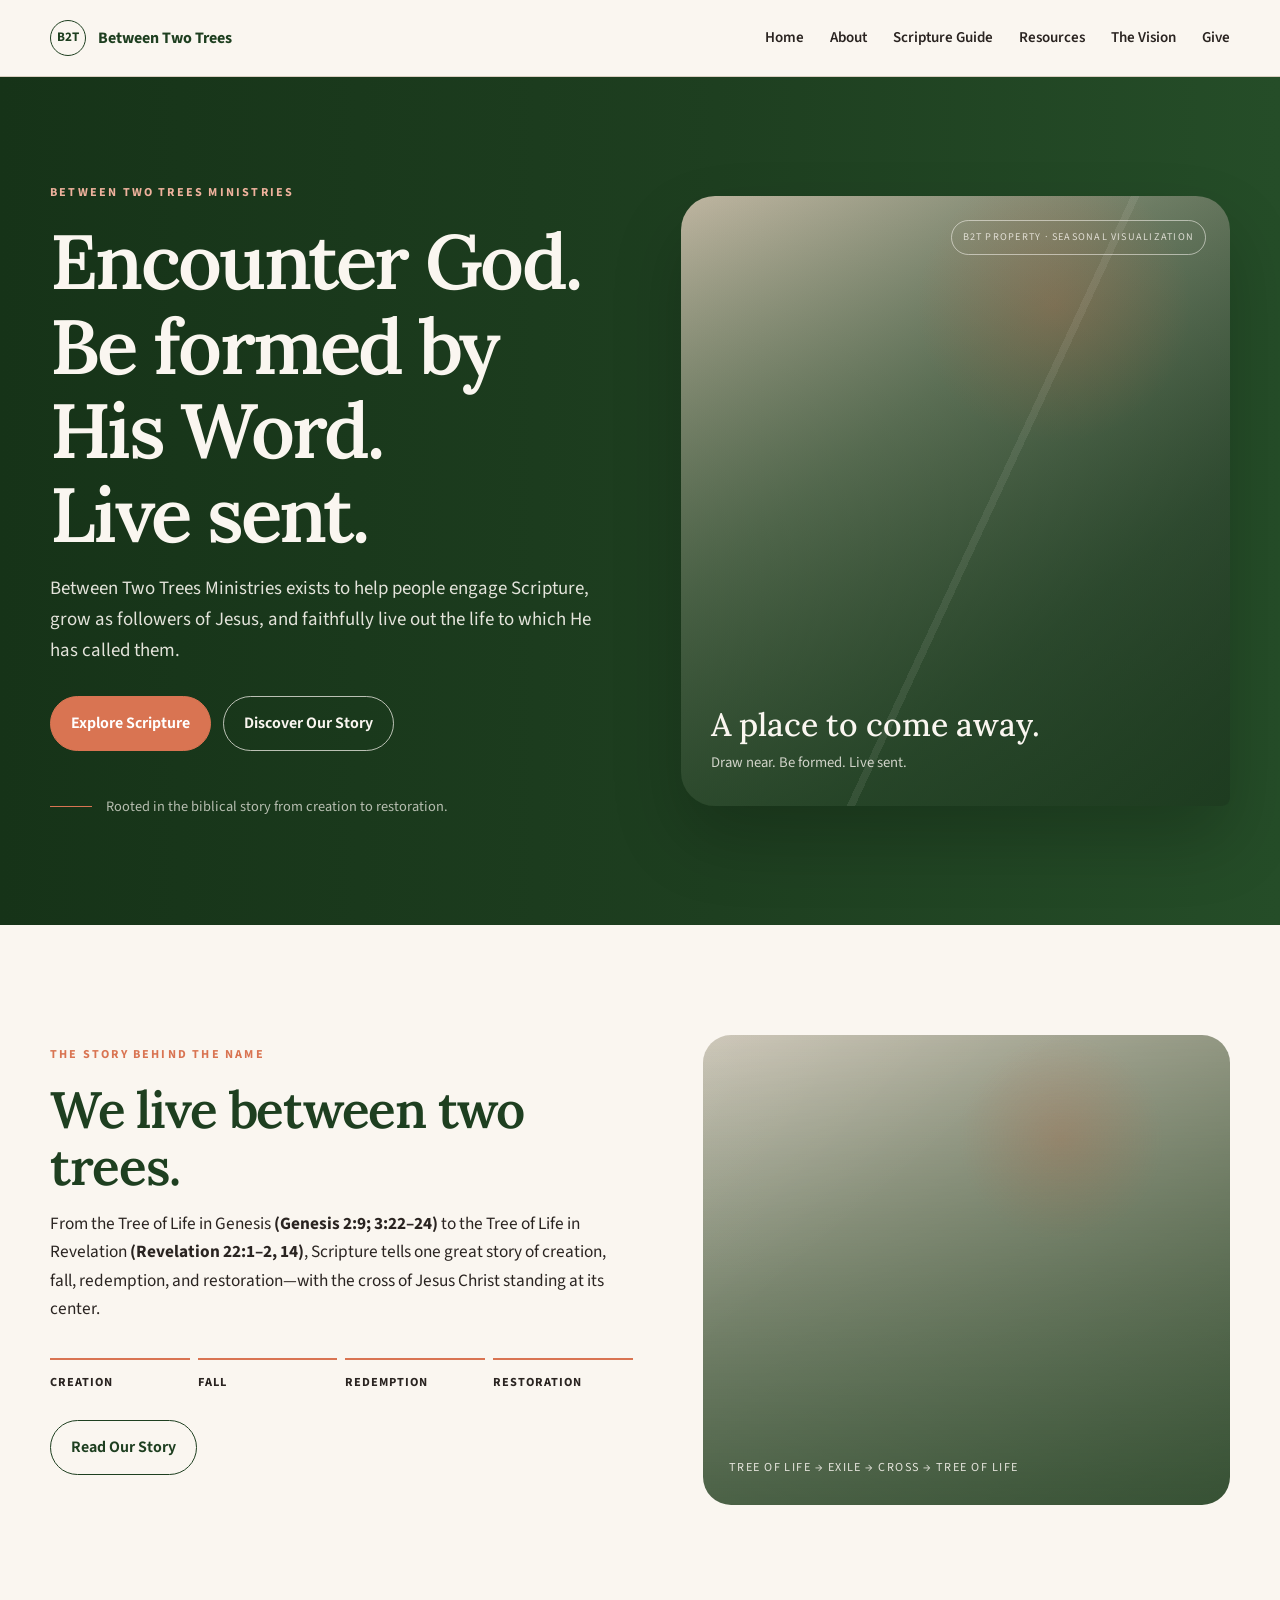
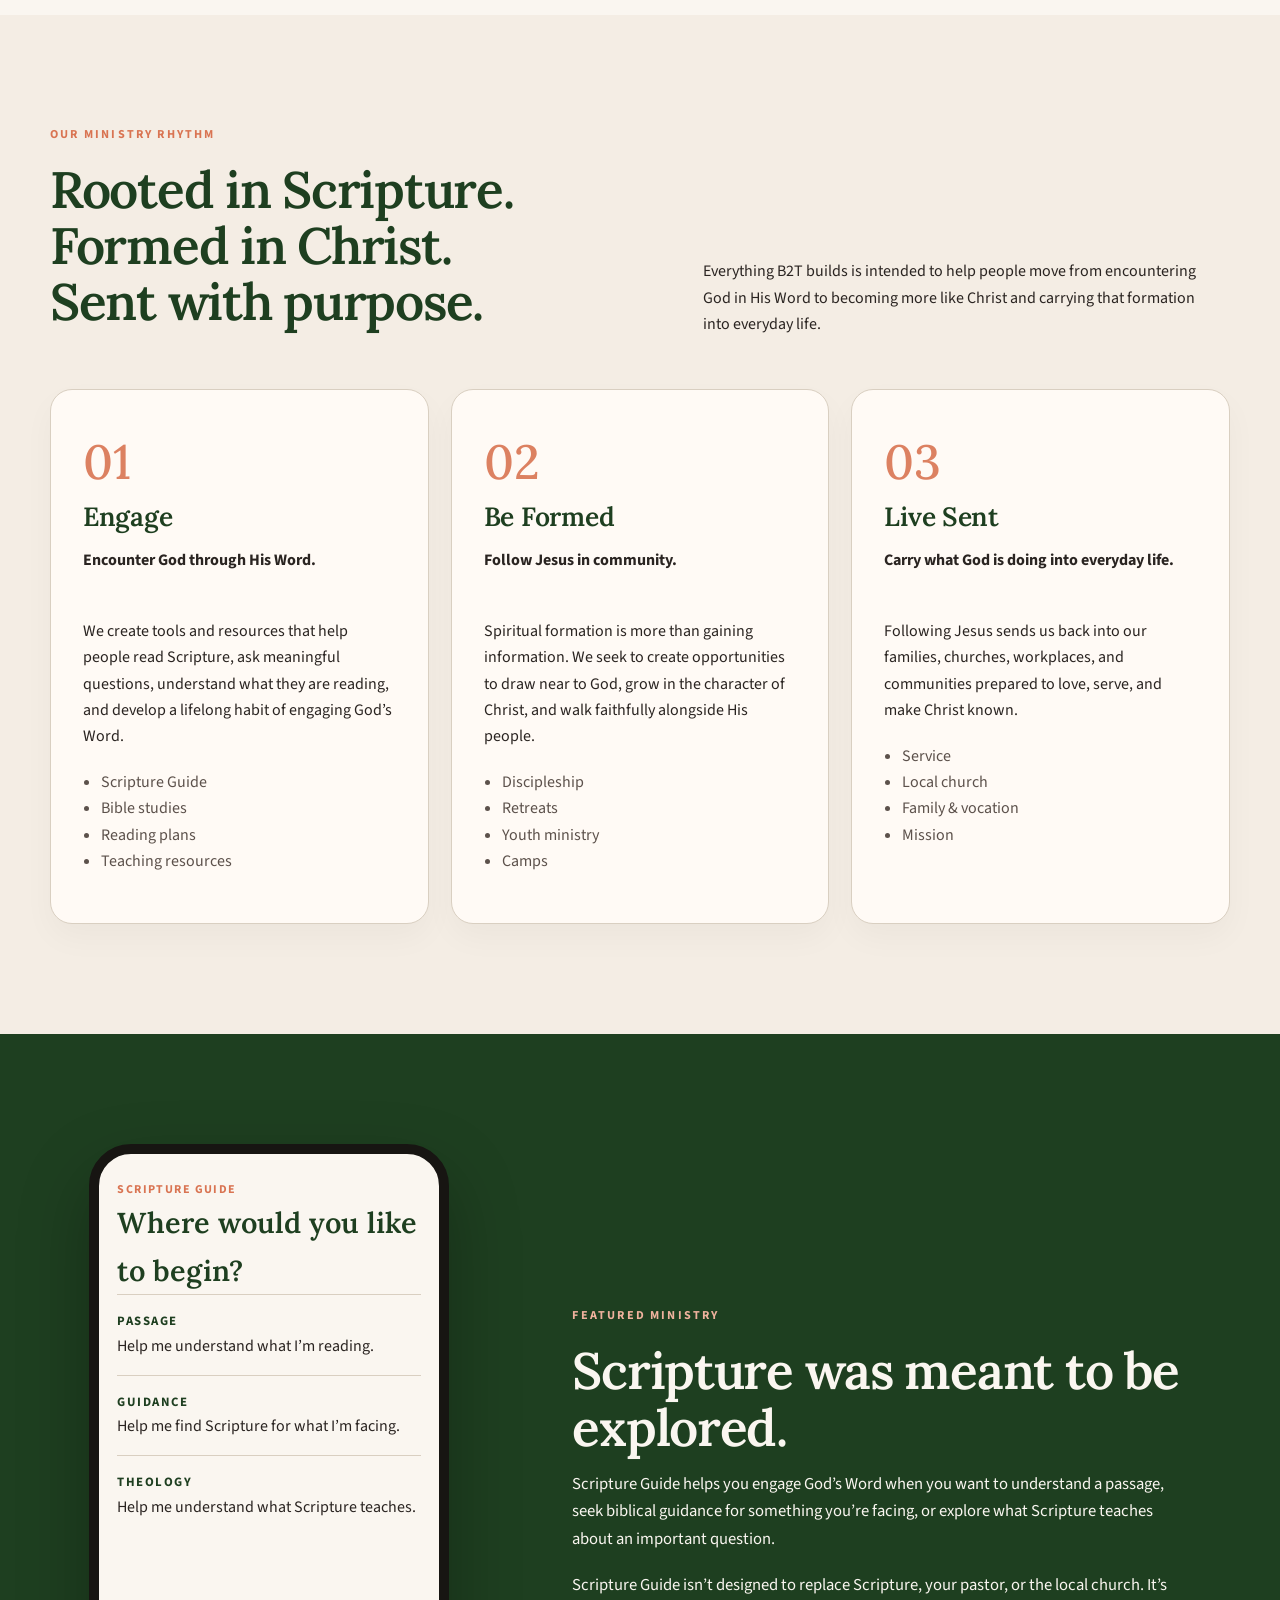
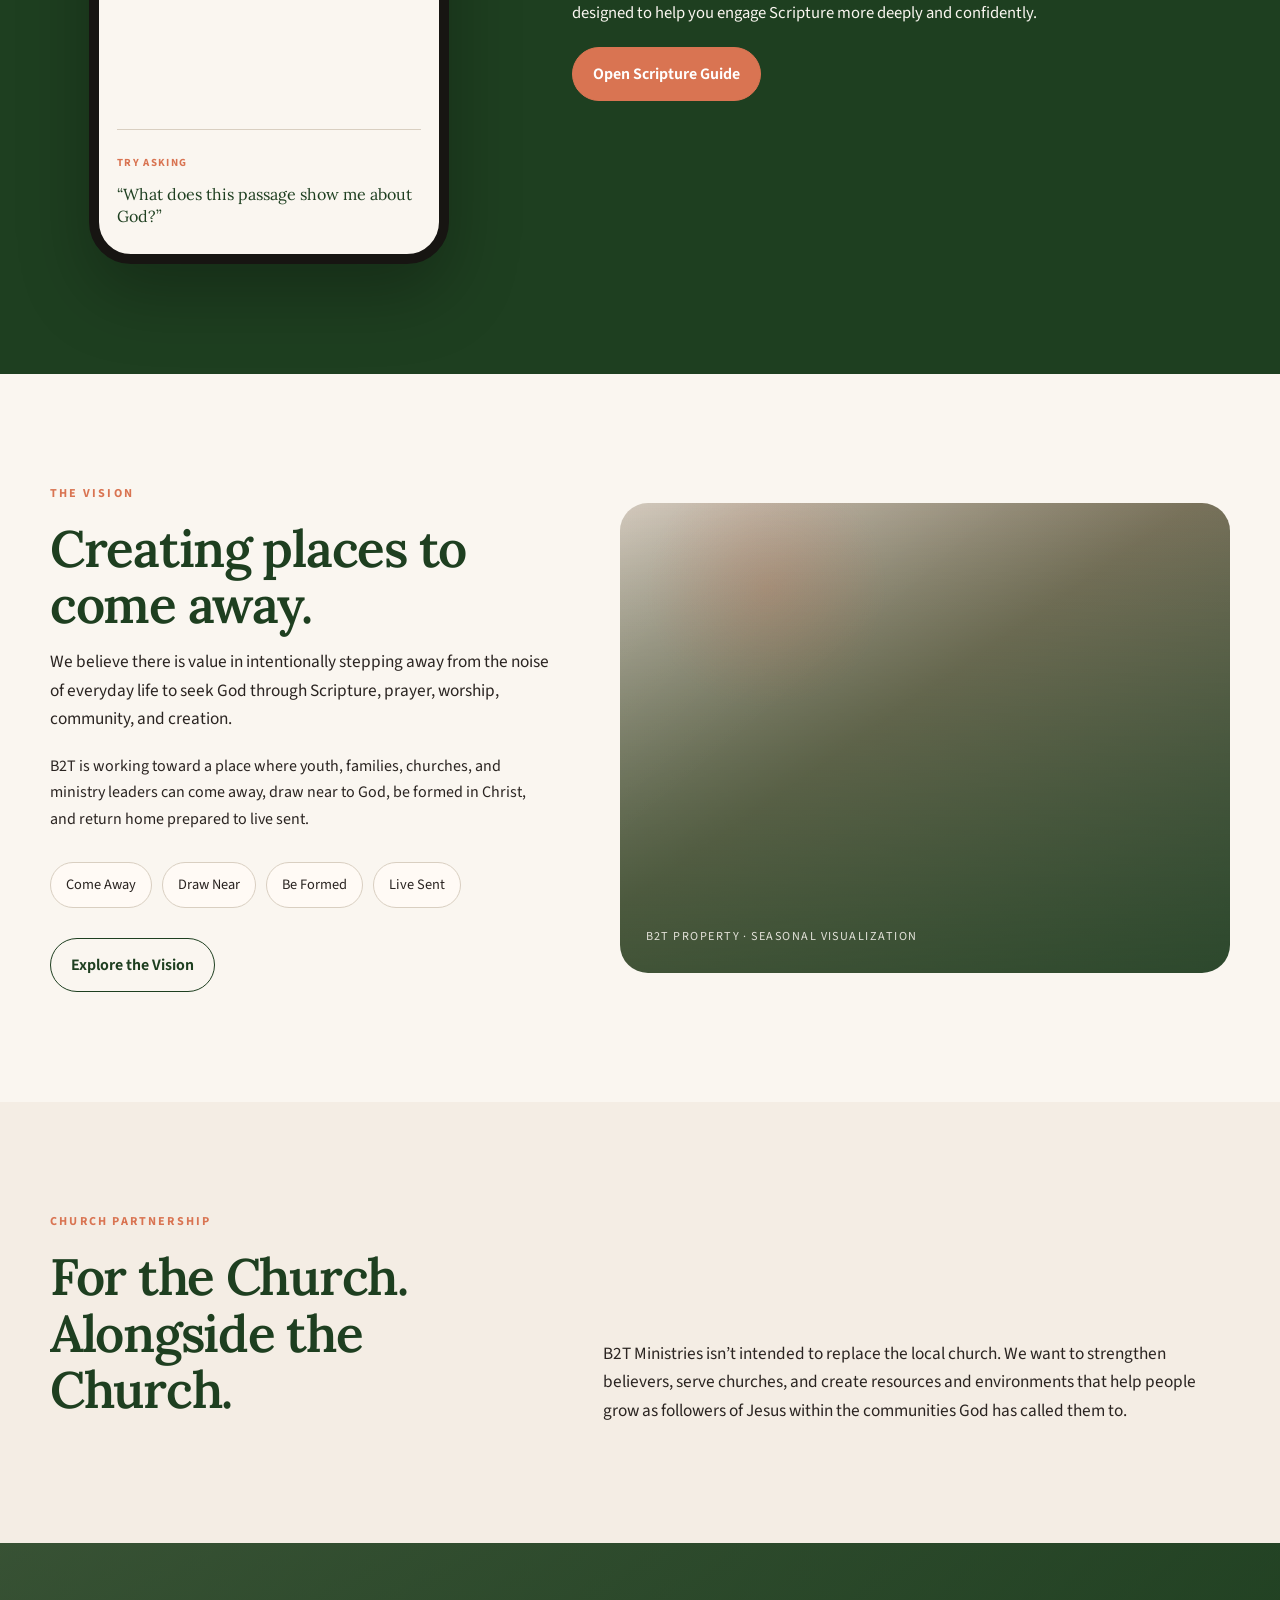
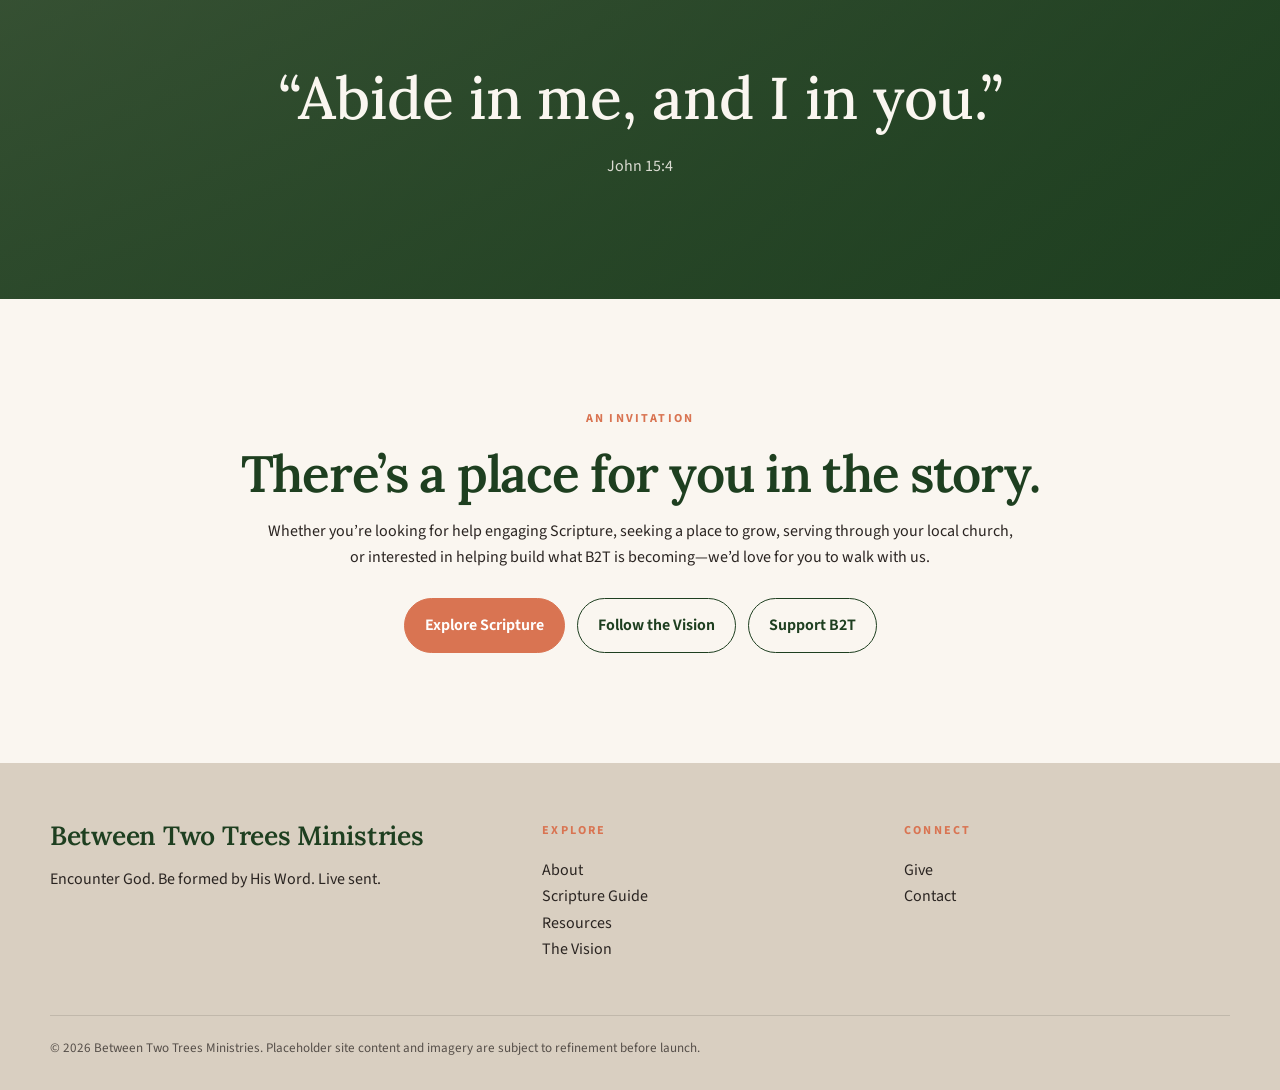
==== commit 004a10dc: "Use B2T property imagery in homepage hero and vision sections" ====
--- a/index.html
+++ b/index.html
@@ -1,10 +1,10 @@
 <!doctype html><html><head><meta charset="utf-8"><meta name="viewport" content="width=device-width,initial-scale=1"><title>Between Two Trees Ministries</title><meta name="description" content="Helping people engage Scripture, grow as followers of Jesus, and live faithfully for His purposes."><link rel="stylesheet" href="styles.css"></head><body>
 <header><div class="container nav"><a class="brand" href="index.html"><span class="brand-mark">B2T</span><span>Between Two Trees</span></a><button class="menu" aria-label="Open menu">☰</button><nav class="navlinks"><a href="index.html">Home</a><a href="about.html">About</a><a href="scripture-guide.html">Scripture Guide</a><a href="resources.html">Resources</a><a href="vision.html">The Vision</a><a href="give.html">Give</a></nav></div></header>
-<main><section class="hero"><div class="container"><div class="hero-shell"><div class="hero-copy"><div class="eyebrow hero-eyebrow">Between Two Trees Ministries</div><h1>Encounter God.<br>Be formed by His Word.<br>Live sent.</h1><p class="lede">Between Two Trees Ministries exists to help people engage Scripture, grow as followers of Jesus, and faithfully live out the life to which He has called them.</p><div class="actions"><a class="btn primary" href="scripture-guide.html">Explore Scripture</a><a class="btn secondary" href="#story">Discover Our Story</a></div><div class="hero-note"><span></span><p>Rooted in the biblical story from creation to restoration.</p></div></div><div class="hero-visual" role="img" aria-label="Placeholder for future B2T property photography"><div class="hero-photo-label">Future B2T property photography</div><div class="hero-photo-caption"><strong>Come away.</strong><span>Draw near. Be formed. Live sent.</span></div></div></div></div></section>
+<main><section class="hero"><div class="container"><div class="hero-shell"><div class="hero-copy"><div class="eyebrow hero-eyebrow">Between Two Trees Ministries</div><h1>Encounter God.<br>Be formed by His Word.<br>Live sent.</h1><p class="lede">Between Two Trees Ministries exists to help people engage Scripture, grow as followers of Jesus, and faithfully live out the life to which He has called them.</p><div class="actions"><a class="btn primary" href="scripture-guide.html">Explore Scripture</a><a class="btn secondary" href="#story">Discover Our Story</a></div><div class="hero-note"><span></span><p>Rooted in the biblical story from creation to restoration.</p></div></div><div class="hero-visual" role="img" aria-label="Seasonal visualization of the Between Two Trees property"><div class="hero-photo-label">B2T property · seasonal visualization</div><div class="hero-photo-caption"><strong>A place to come away.</strong><span>Draw near. Be formed. Live sent.</span></div></div></div></div></section>
 <section class="section story-section" id="story"><div class="container story-grid"><div><div class="eyebrow">The story behind the name</div><h2>We live between two trees.</h2><p class="section-lede">From the Tree of Life in Genesis <strong>(Genesis 2:9; 3:22–24)</strong> to the Tree of Life in Revelation <strong>(Revelation 22:1–2, 14)</strong>, Scripture tells one great story of creation, fall, redemption, and restoration—with the cross of Jesus Christ standing at its center.</p><div class="timeline"><div>Creation</div><div>Fall</div><div>Redemption</div><div>Restoration</div></div><p style="margin-top:28px"><a class="btn secondary" href="about.html">Read Our Story</a></p></div><div class="story-visual"><div class="visual-caption">Tree of Life → Exile → Cross → Tree of Life</div></div></div></section>
 <section class="section alt"><div class="container"><div class="section-heading"><div><div class="eyebrow">Our ministry rhythm</div><h2>Rooted in Scripture.<br>Formed in Christ.<br>Sent with purpose.</h2></div><p>Everything B2T builds is intended to help people move from encountering God in His Word to becoming more like Christ and carrying that formation into everyday life.</p></div><div class="cards"><div class="card"><div class="num">01</div><h3>Engage</h3><p class="card-tag"><strong>Encounter God through His Word.</strong></p><p>We create tools and resources that help people read Scripture, ask meaningful questions, understand what they are reading, and develop a lifelong habit of engaging God’s Word.</p><ul><li>Scripture Guide</li><li>Bible studies</li><li>Reading plans</li><li>Teaching resources</li></ul></div><div class="card"><div class="num">02</div><h3>Be Formed</h3><p class="card-tag"><strong>Follow Jesus in community.</strong></p><p>Spiritual formation is more than gaining information. We seek to create opportunities to draw near to God, grow in the character of Christ, and walk faithfully alongside His people.</p><ul><li>Discipleship</li><li>Retreats</li><li>Youth ministry</li><li>Camps</li></ul></div><div class="card"><div class="num">03</div><h3>Live Sent</h3><p class="card-tag"><strong>Carry what God is doing into everyday life.</strong></p><p>Following Jesus sends us back into our families, churches, workplaces, and communities prepared to love, serve, and make Christ known.</p><ul><li>Service</li><li>Local church</li><li>Family & vocation</li><li>Mission</li></ul></div></div></div></section>
 <section class="section guide"><div class="container"><div class="guide-shell"><div class="phone"><div class="kicker">Scripture Guide</div><div class="screen-title">Where would you like to begin?</div><div class="mode"><b>PASSAGE</b>Help me understand what I’m reading.</div><div class="mode"><b>GUIDANCE</b>Help me find Scripture for what I’m facing.</div><div class="mode"><b>THEOLOGY</b>Help me understand what Scripture teaches.</div><div class="phone-prompt"><span>Try asking</span><p>“What does this passage show me about God?”</p></div></div><div class="guide-copy"><div class="eyebrow">Featured ministry</div><h2>Scripture was meant to be explored.</h2><p>Scripture Guide helps you engage God’s Word when you want to understand a passage, seek biblical guidance for something you’re facing, or explore what Scripture teaches about an important question.</p><p>Scripture Guide isn’t designed to replace Scripture, your pastor, or the local church. It’s designed to help you engage Scripture more deeply and confidently.</p><a class="btn primary" href="scripture-guide.html">Open Scripture Guide</a></div></div></div></section>
-<section class="section"><div class="container split vision-split"><div><div class="eyebrow">The vision</div><h2>Creating places to come away.</h2><p class="section-lede">We believe there is value in intentionally stepping away from the noise of everyday life to seek God through Scripture, prayer, worship, community, and creation.</p><p>B2T is working toward a place where youth, families, churches, and ministry leaders can come away, draw near to God, be formed in Christ, and return home prepared to live sent.</p><div class="rhythm"><span>Come Away</span><span>Draw Near</span><span>Be Formed</span><span>Live Sent</span></div><a class="btn secondary" href="vision.html">Explore the Vision</a></div><div class="vision-visual"><div class="visual-caption">Future B2T property photography</div></div></div></section>
+<section class="section"><div class="container split vision-split"><div><div class="eyebrow">The vision</div><h2>Creating places to come away.</h2><p class="section-lede">We believe there is value in intentionally stepping away from the noise of everyday life to seek God through Scripture, prayer, worship, community, and creation.</p><p>B2T is working toward a place where youth, families, churches, and ministry leaders can come away, draw near to God, be formed in Christ, and return home prepared to live sent.</p><div class="rhythm"><span>Come Away</span><span>Draw Near</span><span>Be Formed</span><span>Live Sent</span></div><a class="btn secondary" href="vision.html">Explore the Vision</a></div><div class="vision-visual" role="img" aria-label="Seasonal visualization of the wooded ravine on the Between Two Trees property"><div class="visual-caption">B2T property · seasonal visualization</div></div></div></section>
 <section class="section church"><div class="container church-grid"><div><div class="eyebrow">Church partnership</div><h2>For the Church.<br>Alongside the Church.</h2></div><p>B2T Ministries isn’t intended to replace the local church. We want to strengthen believers, serve churches, and create resources and environments that help people grow as followers of Jesus within the communities God has called them to.</p></div></section>
 <section class="scripture"><div class="container"><blockquote>“Abide in me, and I in you.”</blockquote><cite>John 15:4</cite></div></section>
 <section class="section invite"><div class="container"><div class="eyebrow">An invitation</div><h2>There’s a place for you in the story.</h2><p>Whether you’re looking for help engaging Scripture, seeking a place to grow, serving through your local church, or interested in helping build what B2T is becoming—we’d love for you to walk with us.</p><div class="actions"><a class="btn primary" href="scripture-guide.html">Explore Scripture</a><a class="btn secondary" href="vision.html">Follow the Vision</a><a class="btn secondary" href="give.html">Support B2T</a></div></div></section></main>
--- a/styles.css
+++ b/styles.css
@@ -1 +1 @@
-@import url('https://fonts.googleapis.com/css2?family=Lora:wght@500;600&family=Source+Sans+3:wght@400;500;600;700&display=swap');:root{--forest:#1E3F20;--forest-2:#294d2b;--sand:#D9CFC1;--cream:#FAF6F0;--paper:#FAF6F0;--charcoal:#2A2421;--terracotta:#D97452;--line:#D9CFC1;--max:1180px}*{box-sizing:border-box}html{scroll-behavior:smooth}body{margin:0;font-family:"Source Sans 3",ui-sans-serif,system-ui,-apple-system,BlinkMacSystemFont,"Segoe UI",sans-serif;background:var(--paper);color:var(--charcoal);line-height:1.65;font-weight:400}h1,h2,h3{font-family:"Lora",Georgia,serif;font-weight:600;line-height:1.1;margin:0 0 1rem;color:var(--forest)}h1{font-size:clamp(3rem,6.4vw,6rem);letter-spacing:-.035em}h2{font-size:clamp(2.15rem,4vw,3.8rem);letter-spacing:-.025em}h3{font-size:1.65rem;letter-spacing:-.01em}p{margin:0 0 1.2rem}a{color:inherit}.container{width:min(var(--max),calc(100% - 40px));margin:auto}.eyebrow{font-size:.76rem;letter-spacing:.18em;text-transform:uppercase;font-weight:700;color:var(--terracotta);margin-bottom:1rem}header{position:sticky;top:0;z-index:20;background:rgba(250,246,240,.96);backdrop-filter:blur(12px);border-bottom:1px solid var(--sand)}.nav{height:76px;display:flex;align-items:center;justify-content:space-between;gap:24px}.brand{text-decoration:none;display:flex;align-items:center;gap:12px;font-weight:700;color:var(--forest)}.brand-mark{width:36px;height:36px;border:1.5px solid var(--forest);border-radius:50%;display:grid;place-items:center;font-family:"Source Sans 3",sans-serif;font-size:.82rem;font-weight:700}.navlinks{display:flex;gap:26px;align-items:center;font-size:.94rem;font-weight:600}.navlinks a{text-decoration:none}.navlinks a:hover{color:var(--terracotta)}.menu{display:none;border:0;background:none;font-size:1.6rem;color:var(--forest)}.btn{display:inline-flex;align-items:center;justify-content:center;padding:13px 20px;border-radius:999px;text-decoration:none;font-weight:650;border:1px solid var(--terracotta);transition:.2s}.btn.primary{background:var(--terracotta);color:#fff;border-color:var(--terracotta)}.btn.secondary{background:transparent;color:var(--forest);border-color:var(--forest)}.btn:hover{transform:translateY(-1px)}.hero{min-height:82vh;display:flex;align-items:end;position:relative;overflow:hidden;background:linear-gradient(90deg,rgba(22,51,24,.88) 0%,rgba(30,63,32,.70) 42%,rgba(30,63,32,.20) 100%),radial-gradient(circle at 78% 18%,rgba(217,116,82,.24),transparent 24%),linear-gradient(135deg,#56704f,#1E3F20 58%,#173319);color:var(--cream)}.hero:after{content:"PLACEHOLDER IMAGE — B2T PROPERTY / GEORGIA WOODLAND";position:absolute;right:24px;bottom:18px;font-size:.65rem;letter-spacing:.12em;opacity:.5}.hero .container{padding:100px 0 88px}.hero h1{color:var(--cream);max-width:900px}.hero .lede{max-width:670px;font-size:1.2rem;color:rgba(250,246,240,.92)}.hero .actions{display:flex;gap:12px;flex-wrap:wrap;margin-top:30px}.hero .btn.primary{background:var(--terracotta);color:#fff;border-color:var(--terracotta)}.hero .btn.secondary{color:var(--cream);border-color:rgba(250,246,240,.75)}.section{padding:100px 0}.section.alt{background:#f4ede4}.story-grid,.split{display:grid;grid-template-columns:1.05fr .95fr;gap:70px;align-items:center}.story-visual{min-height:420px;border-radius:28px;background:linear-gradient(180deg,rgba(30,63,32,.10),rgba(30,63,32,.68)),radial-gradient(circle at 68% 22%,rgba(217,116,82,.30),transparent 20%),linear-gradient(135deg,#D9CFC1,#66745b);display:flex;align-items:flex-end;padding:26px;color:var(--cream);position:relative;overflow:hidden}.story-visual:before{content:"PLACEHOLDER — TREE / CROSS / RESTORED CREATION IMAGERY";font-size:.7rem;letter-spacing:.1em;opacity:.9}.timeline{display:grid;grid-template-columns:repeat(4,1fr);gap:8px;margin-top:32px}.timeline div{border-top:2px solid var(--terracotta);padding-top:12px;font-size:.77rem;text-transform:uppercase;letter-spacing:.08em;font-weight:700}.cards{display:grid;grid-template-columns:repeat(3,1fr);gap:22px;margin-top:40px}.card{background:#fffaf5;border:1px solid var(--sand);border-radius:22px;padding:30px;min-height:300px}.card .num{font-family:"Lora",Georgia,serif;font-size:3rem;font-weight:500;color:var(--terracotta);opacity:.9}.card ul{padding-left:18px;color:#5c514b}.guide{background:var(--forest);color:var(--cream)}.guide h2,.guide h3{color:var(--cream)}.guide .eyebrow{color:#efb29d}.guide-grid{display:grid;grid-template-columns:.9fr 1.1fr;gap:60px;align-items:center}.phone{width:min(360px,100%);aspect-ratio:9/18;border:10px solid #171512;border-radius:42px;background:var(--cream);margin:auto;padding:26px 18px;color:var(--charcoal);box-shadow:0 30px 70px rgba(0,0,0,.28)}.phone .screen-title{font-family:"Lora",Georgia,serif;font-weight:600;color:var(--forest);font-size:1.8rem}.mode{border-top:1px solid var(--sand);padding:16px 0}.mode b{display:block;color:var(--forest);font-size:.8rem;letter-spacing:.12em}.guide .btn{background:var(--terracotta);border-color:var(--terracotta);color:#fff}.rhythm{display:flex;gap:12px;flex-wrap:wrap;margin:28px 0}.rhythm span{padding:11px 16px;border:1px solid var(--sand);border-radius:999px;background:#fffaf5}.church{background:#f4ede4}.scripture{padding:110px 0;text-align:center;background:linear-gradient(rgba(30,63,32,.68),rgba(30,63,32,.78)),linear-gradient(135deg,#6e795f,#1E3F20);color:var(--cream);position:relative}.scripture blockquote{font-family:"Lora",Georgia,serif;font-weight:500;font-size:clamp(2rem,4.6vw,4.25rem);line-height:1.18;margin:0 auto 20px;max-width:920px}.scripture cite{font-style:normal;opacity:.85}.invite{text-align:center}.invite p{max-width:750px;margin:0 auto 28px}.invite .actions{display:flex;justify-content:center;gap:12px;flex-wrap:wrap}footer{background:var(--sand);color:var(--charcoal);padding:58px 0 30px}.footer-grid{display:grid;grid-template-columns:1.4fr 1fr 1fr;gap:36px}footer h3{color:var(--forest)}footer a{text-decoration:none;color:var(--charcoal)}footer .small{opacity:.75;font-size:.82rem;border-top:1px solid rgba(42,36,33,.18);padding-top:22px;margin-top:34px}.page-hero{padding:110px 0 70px;background:#f4ede4}.page-hero p{max-width:760px;font-size:1.14rem}.prose{max-width:820px}.prose h2{margin-top:2.4rem;font-size:2.3rem}.notice{padding:18px 22px;border-left:4px solid var(--terracotta);background:#f4ede4;margin:28px 0}.resource-grid{display:grid;grid-template-columns:repeat(3,1fr);gap:20px}.resource{padding:24px;border:1px solid var(--sand);border-radius:18px;background:#fffaf5}.kicker{color:var(--terracotta);font-weight:700;text-transform:uppercase;font-size:.75rem;letter-spacing:.12em}@media(max-width:820px){.navlinks{display:none;position:absolute;top:76px;left:0;right:0;background:var(--cream);padding:22px 20px;flex-direction:column;align-items:flex-start;border-bottom:1px solid var(--sand)}.navlinks.open{display:flex}.menu{display:block}.story-grid,.split,.guide-grid,.footer-grid{grid-template-columns:1fr}.cards,.resource-grid{grid-template-columns:1fr}.section{padding:72px 0}.hero{min-height:76vh}.timeline{grid-template-columns:1fr 1fr}}+@import url('https://fonts.googleapis.com/css2?family=Lora:wght@500;600&family=Source+Sans+3:wght@400;500;600;700&display=swap');:root{--forest:#1E3F20;--forest-2:#294d2b;--sand:#D9CFC1;--cream:#FAF6F0;--paper:#FAF6F0;--charcoal:#2A2421;--terracotta:#D97452;--line:#D9CFC1;--max:1180px}*{box-sizing:border-box}html{scroll-behavior:smooth}body{margin:0;font-family:"Source Sans 3",ui-sans-serif,system-ui,-apple-system,BlinkMacSystemFont,"Segoe UI",sans-serif;background:var(--paper);color:var(--charcoal);line-height:1.65;font-weight:400}h1,h2,h3{font-family:"Lora",Georgia,serif;font-weight:600;line-height:1.1;margin:0 0 1rem;color:var(--forest)}h1{font-size:clamp(3rem,6vw,5.7rem);letter-spacing:-.035em}h2{font-size:clamp(2.15rem,4vw,3.8rem);letter-spacing:-.025em}h3{font-size:1.65rem;letter-spacing:-.01em}p{margin:0 0 1.2rem}a{color:inherit}.container{width:min(var(--max),calc(100% - 40px));margin:auto}.eyebrow{font-size:.76rem;letter-spacing:.18em;text-transform:uppercase;font-weight:700;color:var(--terracotta);margin-bottom:1rem}.section-lede{font-size:1.08rem;max-width:720px}.section-heading{display:grid;grid-template-columns:1.05fr .95fr;gap:70px;align-items:end;margin-bottom:44px}.section-heading p{max-width:520px;margin-bottom:8px}header{position:sticky;top:0;z-index:20;background:rgba(250,246,240,.96);backdrop-filter:blur(12px);border-bottom:1px solid var(--sand)}.nav{height:76px;display:flex;align-items:center;justify-content:space-between;gap:24px}.brand{text-decoration:none;display:flex;align-items:center;gap:12px;font-weight:700;color:var(--forest)}.brand-mark{width:36px;height:36px;border:1.5px solid var(--forest);border-radius:50%;display:grid;place-items:center;font-family:"Source Sans 3",sans-serif;font-size:.82rem;font-weight:700}.navlinks{display:flex;gap:26px;align-items:center;font-size:.94rem;font-weight:600}.navlinks a{text-decoration:none}.navlinks a:hover{color:var(--terracotta)}.menu{display:none;border:0;background:none;font-size:1.6rem;color:var(--forest)}.btn{display:inline-flex;align-items:center;justify-content:center;padding:13px 20px;border-radius:999px;text-decoration:none;font-weight:650;border:1px solid var(--terracotta);transition:.2s}.btn.primary{background:var(--terracotta);color:#fff;border-color:var(--terracotta)}.btn.secondary{background:transparent;color:var(--forest);border-color:var(--forest)}.btn:hover{transform:translateY(-1px)}.hero{min-height:calc(100vh - 76px);display:flex;align-items:center;position:relative;overflow:hidden;background:linear-gradient(90deg,#163318 0%,#1E3F20 56%,#254d28 100%);color:var(--cream)}.hero .container{padding:72px 0}.hero-shell{display:grid;grid-template-columns:1.02fr .98fr;gap:60px;align-items:center}.hero-copy{padding:34px 0}.hero-eyebrow{color:#efb29d}.hero h1{color:var(--cream);max-width:760px}.hero .lede{max-width:620px;font-size:1.18rem;color:rgba(250,246,240,.9)}.hero .actions{display:flex;gap:12px;flex-wrap:wrap;margin-top:30px}.hero .btn.secondary{color:var(--cream);border-color:rgba(250,246,240,.72)}.hero-note{display:flex;align-items:center;gap:14px;margin-top:44px;color:rgba(250,246,240,.7);font-size:.9rem}.hero-note span{width:42px;height:1px;background:var(--terracotta);display:block}.hero-note p{margin:0}.hero-visual{min-height:610px;border-radius:34px 34px 8px 34px;position:relative;overflow:hidden;background:linear-gradient(180deg,rgba(30,63,32,.06),rgba(30,63,32,.72)),radial-gradient(circle at 68% 18%,rgba(217,116,82,.32),transparent 22%),linear-gradient(140deg,#c9bda9 0%,#728068 38%,#39513a 70%,#1d3420 100%);box-shadow:0 34px 70px rgba(0,0,0,.2)}.hero-visual:before{content:"";position:absolute;inset:0;background:linear-gradient(115deg,transparent 0 54%,rgba(250,246,240,.08) 54% 55%,transparent 55%)}.hero-photo-label{position:absolute;top:24px;right:24px;padding:8px 11px;border:1px solid rgba(250,246,240,.55);border-radius:999px;color:rgba(250,246,240,.8);font-size:.64rem;letter-spacing:.12em;text-transform:uppercase}.hero-photo-caption{position:absolute;left:30px;bottom:30px;display:flex;flex-direction:column;color:var(--cream)}.hero-photo-caption strong{font-family:"Lora",Georgia,serif;font-size:2rem;font-weight:500}.hero-photo-caption span{font-size:.92rem;opacity:.8}.section{padding:110px 0}.section.alt{background:#f4ede4}.story-section{background:var(--cream)}.story-grid,.split{display:grid;grid-template-columns:1.05fr .95fr;gap:70px;align-items:center}.story-visual,.vision-visual{min-height:470px;border-radius:28px;position:relative;overflow:hidden;background:linear-gradient(180deg,rgba(30,63,32,.08),rgba(30,63,32,.66)),radial-gradient(circle at 68% 22%,rgba(217,116,82,.28),transparent 20%),linear-gradient(135deg,#D9CFC1,#66745b);display:flex;align-items:flex-end;padding:26px;color:var(--cream)}.story-visual:before,.vision-visual:before{content:"";position:absolute;inset:0;background:linear-gradient(140deg,rgba(255,255,255,.08),transparent 35%)}.vision-visual{background:linear-gradient(180deg,rgba(42,36,33,.05),rgba(30,63,32,.60)),radial-gradient(circle at 24% 18%,rgba(217,116,82,.24),transparent 20%),linear-gradient(145deg,#d8cdbf,#7d765e 45%,#42563f)}.visual-caption{position:relative;z-index:1;font-size:.76rem;letter-spacing:.12em;text-transform:uppercase;opacity:.88}.timeline{display:grid;grid-template-columns:repeat(4,1fr);gap:8px;margin-top:34px}.timeline div{border-top:2px solid var(--terracotta);padding-top:12px;font-size:.77rem;text-transform:uppercase;letter-spacing:.08em;font-weight:700}.cards{display:grid;grid-template-columns:repeat(3,1fr);gap:22px}.card{background:#fffaf5;border:1px solid var(--sand);border-radius:22px;padding:32px;min-height:310px;box-shadow:0 14px 32px rgba(42,36,33,.035)}.card .num{font-family:"Lora",Georgia,serif;font-size:3rem;font-weight:500;color:var(--terracotta);opacity:.9}.card-tag{min-height:52px}.card ul{padding-left:18px;color:#5c514b}.guide{background:var(--forest);color:var(--cream)}.guide h2,.guide h3{color:var(--cream)}.guide .eyebrow{color:#efb29d}.guide-shell{display:grid;grid-template-columns:.8fr 1.2fr;gap:84px;align-items:center}.guide-copy{max-width:620px}.guide-copy p{font-size:1.04rem}.phone{width:min(360px,100%);aspect-ratio:9/18;border:10px solid #171512;border-radius:42px;background:var(--cream);margin:auto;padding:26px 18px;color:var(--charcoal);box-shadow:0 30px 70px rgba(0,0,0,.28);display:flex;flex-direction:column}.phone .screen-title{font-family:"Lora",Georgia,serif;font-weight:600;color:var(--forest);font-size:1.8rem}.mode{border-top:1px solid var(--sand);padding:16px 0}.mode b{display:block;color:var(--forest);font-size:.8rem;letter-spacing:.12em}.phone-prompt{margin-top:auto;border-top:1px solid var(--sand);padding-top:18px}.phone-prompt span{font-size:.68rem;letter-spacing:.12em;text-transform:uppercase;color:var(--terracotta);font-weight:700}.phone-prompt p{font-family:"Lora",Georgia,serif;color:var(--forest);line-height:1.4;margin:.5rem 0 0}.guide .btn{background:var(--terracotta);border-color:var(--terracotta);color:#fff}.vision-split{grid-template-columns:.9fr 1.1fr}.rhythm{display:flex;gap:10px;flex-wrap:wrap;margin:30px 0}.rhythm span{padding:10px 15px;border:1px solid var(--sand);border-radius:999px;background:#fffaf5;font-size:.9rem}.church{background:#f4ede4}.church-grid{display:grid;grid-template-columns:.85fr 1.15fr;gap:90px;align-items:end}.church-grid p{font-size:1.08rem;max-width:650px;margin-bottom:8px}.scripture{padding:120px 0;text-align:center;background:linear-gradient(rgba(30,63,32,.68),rgba(30,63,32,.78)),linear-gradient(135deg,#6e795f,#1E3F20);color:var(--cream);position:relative}.scripture blockquote{font-family:"Lora",Georgia,serif;font-weight:500;font-size:clamp(2rem,4.6vw,4.25rem);line-height:1.18;margin:0 auto 20px;max-width:920px}.scripture cite{font-style:normal;opacity:.85}.invite{text-align:center}.invite p{max-width:750px;margin:0 auto 28px}.invite .actions{display:flex;justify-content:center;gap:12px;flex-wrap:wrap}footer{background:var(--sand);color:var(--charcoal);padding:58px 0 30px}.footer-grid{display:grid;grid-template-columns:1.4fr 1fr 1fr;gap:36px}footer h3{color:var(--forest)}footer a{text-decoration:none;color:var(--charcoal)}footer .small{opacity:.75;font-size:.82rem;border-top:1px solid rgba(42,36,33,.18);padding-top:22px;margin-top:34px}.page-hero{padding:110px 0 70px;background:#f4ede4}.page-hero p{max-width:760px;font-size:1.14rem}.prose{max-width:820px}.prose h2{margin-top:2.4rem;font-size:2.3rem}.notice{padding:18px 22px;border-left:4px solid var(--terracotta);background:#f4ede4;margin:28px 0}.resource-grid{display:grid;grid-template-columns:repeat(3,1fr);gap:20px}.resource{padding:24px;border:1px solid var(--sand);border-radius:18px;background:#fffaf5}.kicker{color:var(--terracotta);font-weight:700;text-transform:uppercase;font-size:.75rem;letter-spacing:.12em}@media(max-width:980px){.hero-shell,.section-heading,.story-grid,.split,.guide-shell,.church-grid{grid-template-columns:1fr}.hero{min-height:auto}.hero .container{padding:54px 0 72px}.hero-visual{min-height:480px}.guide-shell{gap:52px}.vision-split{grid-template-columns:1fr}.section-heading{gap:20px}.church-grid{gap:24px}.card-tag{min-height:0}}@media(max-width:820px){.navlinks{display:none;position:absolute;top:76px;left:0;right:0;background:var(--cream);padding:22px 20px;flex-direction:column;align-items:flex-start;border-bottom:1px solid var(--sand)}.navlinks.open{display:flex}.menu{display:block}.cards,.resource-grid{grid-template-columns:1fr}.section{padding:76px 0}.timeline{grid-template-columns:1fr 1fr}.hero-copy{padding:10px 0}.hero-visual{min-height:380px;border-radius:26px}.hero-photo-caption strong{font-size:1.65rem}.story-visual,.vision-visual{min-height:360px}.phone{width:min(330px,100%)}.footer-grid{grid-template-columns:1fr}}
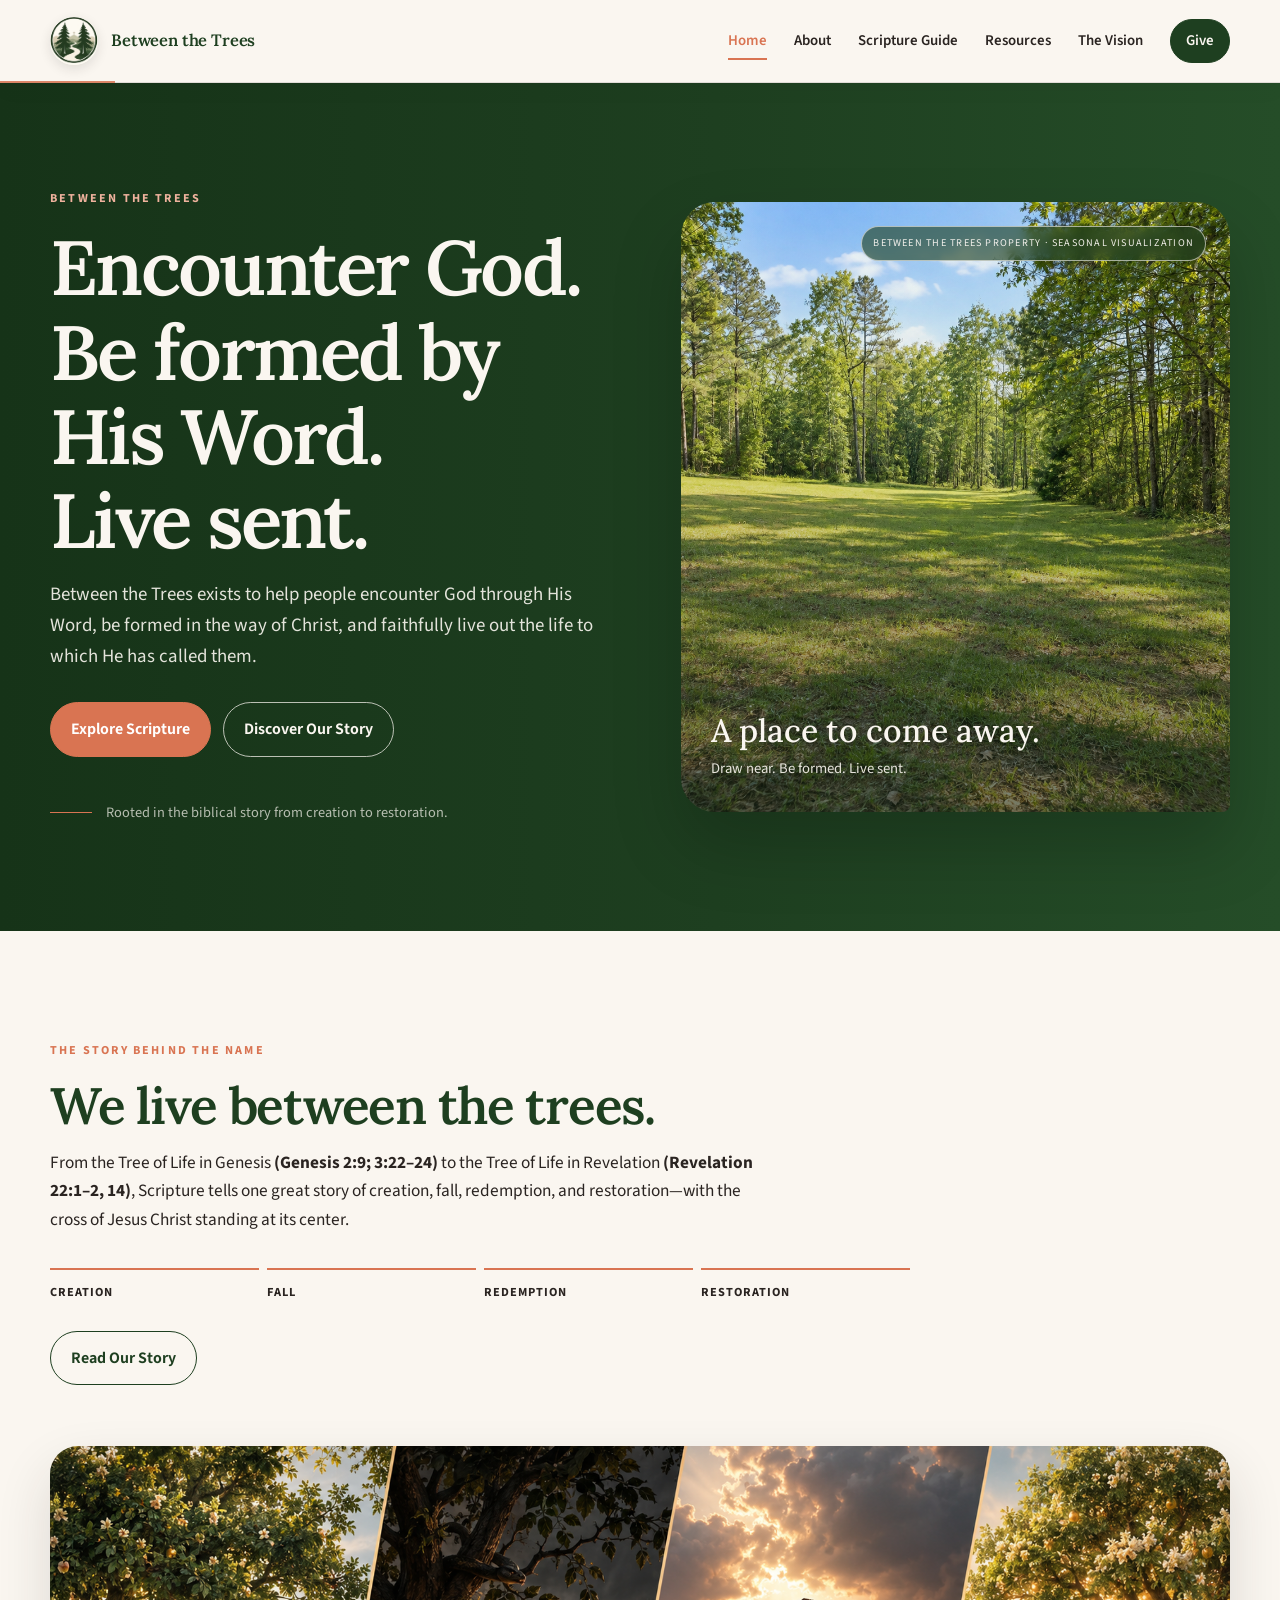
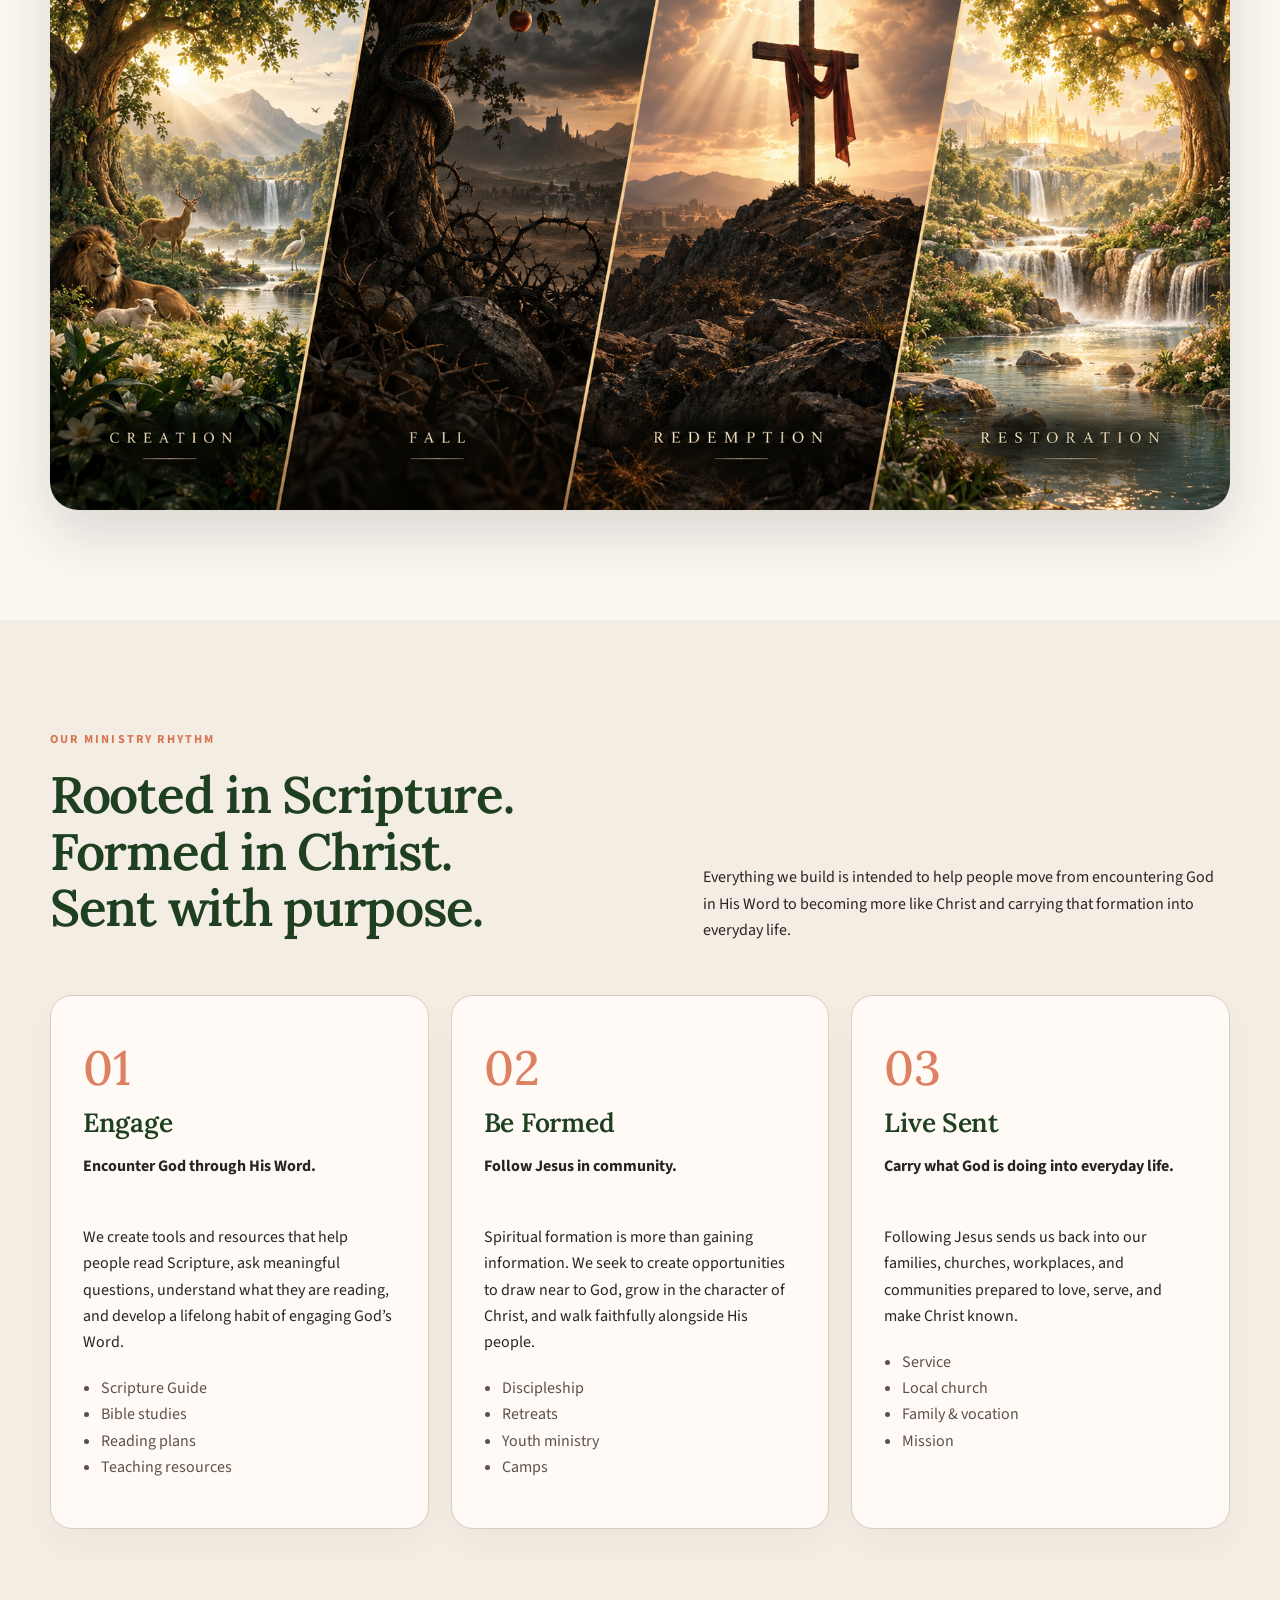
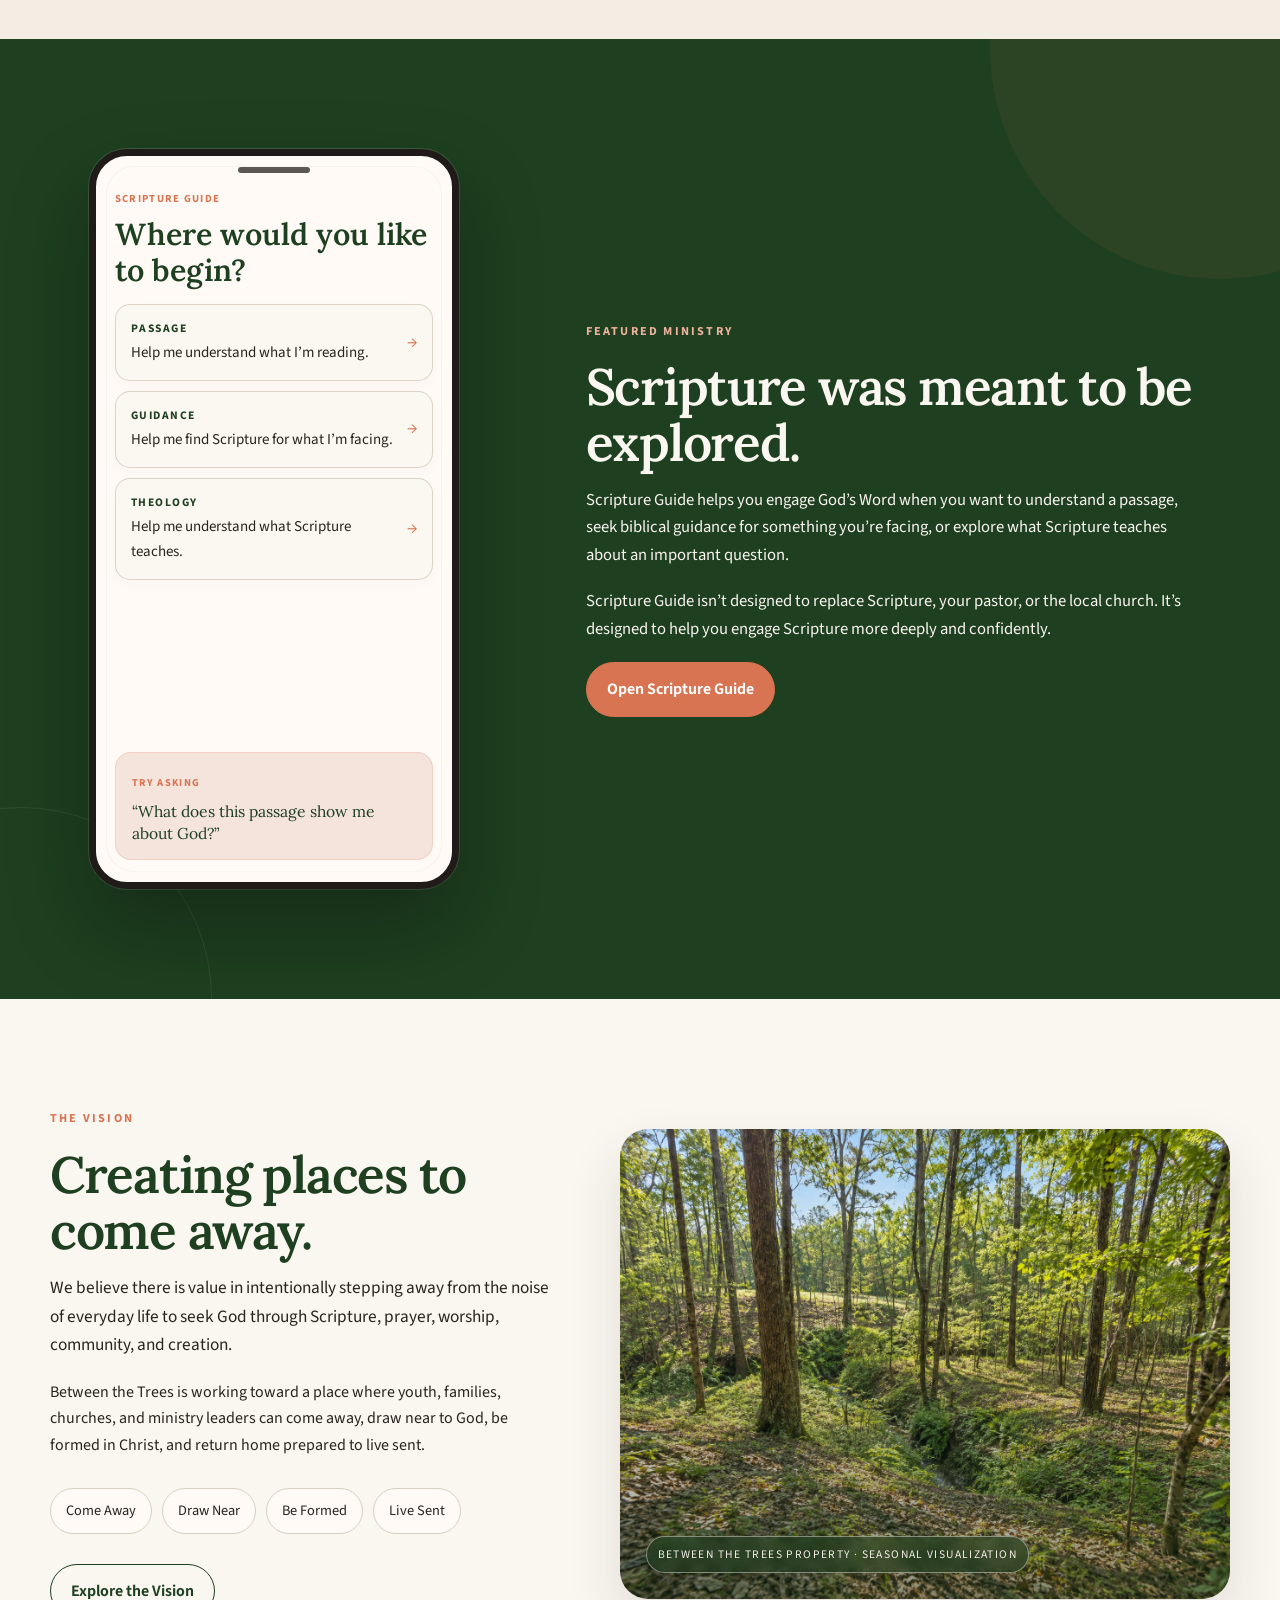
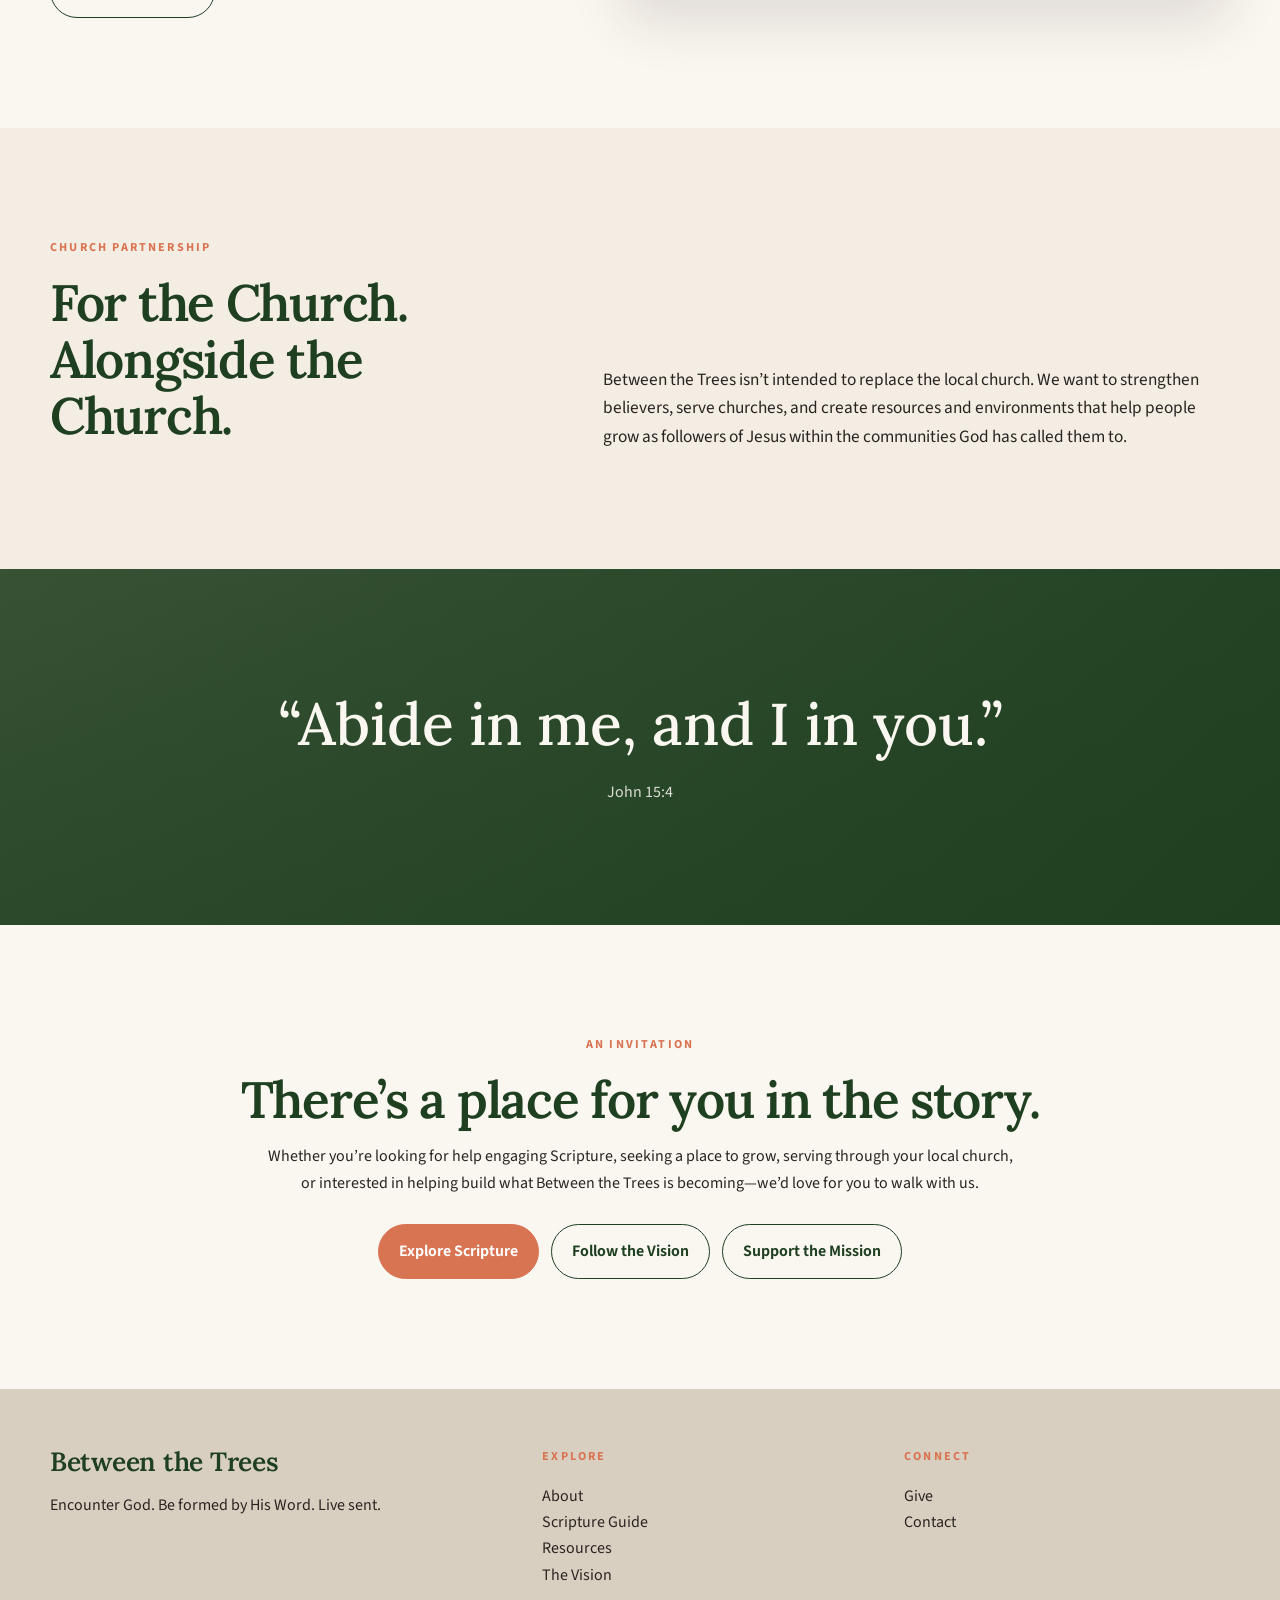
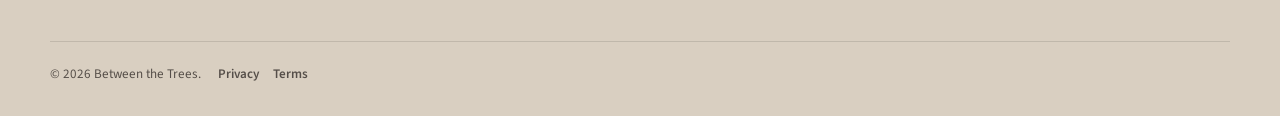
==== commit f25d2e2a: "Rebrand homepage as Between the Trees" ====
--- a/index.html
+++ b/index.html
@@ -1,11 +1,11 @@
-<!doctype html><html><head><meta charset="utf-8"><meta name="viewport" content="width=device-width,initial-scale=1"><title>Between Two Trees Ministries</title><meta name="description" content="Helping people engage Scripture, grow as followers of Jesus, and live faithfully for His purposes."><link rel="stylesheet" href="styles.css"></head><body>
-<header><div class="container nav"><a class="brand" href="index.html"><span class="brand-mark">B2T</span><span>Between Two Trees</span></a><button class="menu" aria-label="Open menu">☰</button><nav class="navlinks"><a href="index.html">Home</a><a href="about.html">About</a><a href="scripture-guide.html">Scripture Guide</a><a href="resources.html">Resources</a><a href="vision.html">The Vision</a><a href="give.html">Give</a></nav></div></header>
-<main><section class="hero"><div class="container"><div class="hero-shell"><div class="hero-copy"><div class="eyebrow hero-eyebrow">Between Two Trees Ministries</div><h1>Encounter God.<br>Be formed by His Word.<br>Live sent.</h1><p class="lede">Between Two Trees Ministries exists to help people engage Scripture, grow as followers of Jesus, and faithfully live out the life to which He has called them.</p><div class="actions"><a class="btn primary" href="scripture-guide.html">Explore Scripture</a><a class="btn secondary" href="#story">Discover Our Story</a></div><div class="hero-note"><span></span><p>Rooted in the biblical story from creation to restoration.</p></div></div><div class="hero-visual" role="img" aria-label="Seasonal visualization of the Between Two Trees property"><div class="hero-photo-label">B2T property · seasonal visualization</div><div class="hero-photo-caption"><strong>A place to come away.</strong><span>Draw near. Be formed. Live sent.</span></div></div></div></div></section>
-<section class="section story-section" id="story"><div class="container story-grid"><div><div class="eyebrow">The story behind the name</div><h2>We live between two trees.</h2><p class="section-lede">From the Tree of Life in Genesis <strong>(Genesis 2:9; 3:22–24)</strong> to the Tree of Life in Revelation <strong>(Revelation 22:1–2, 14)</strong>, Scripture tells one great story of creation, fall, redemption, and restoration—with the cross of Jesus Christ standing at its center.</p><div class="timeline"><div>Creation</div><div>Fall</div><div>Redemption</div><div>Restoration</div></div><p style="margin-top:28px"><a class="btn secondary" href="about.html">Read Our Story</a></p></div><div class="story-visual"><div class="visual-caption">Tree of Life → Exile → Cross → Tree of Life</div></div></div></section>
-<section class="section alt"><div class="container"><div class="section-heading"><div><div class="eyebrow">Our ministry rhythm</div><h2>Rooted in Scripture.<br>Formed in Christ.<br>Sent with purpose.</h2></div><p>Everything B2T builds is intended to help people move from encountering God in His Word to becoming more like Christ and carrying that formation into everyday life.</p></div><div class="cards"><div class="card"><div class="num">01</div><h3>Engage</h3><p class="card-tag"><strong>Encounter God through His Word.</strong></p><p>We create tools and resources that help people read Scripture, ask meaningful questions, understand what they are reading, and develop a lifelong habit of engaging God’s Word.</p><ul><li>Scripture Guide</li><li>Bible studies</li><li>Reading plans</li><li>Teaching resources</li></ul></div><div class="card"><div class="num">02</div><h3>Be Formed</h3><p class="card-tag"><strong>Follow Jesus in community.</strong></p><p>Spiritual formation is more than gaining information. We seek to create opportunities to draw near to God, grow in the character of Christ, and walk faithfully alongside His people.</p><ul><li>Discipleship</li><li>Retreats</li><li>Youth ministry</li><li>Camps</li></ul></div><div class="card"><div class="num">03</div><h3>Live Sent</h3><p class="card-tag"><strong>Carry what God is doing into everyday life.</strong></p><p>Following Jesus sends us back into our families, churches, workplaces, and communities prepared to love, serve, and make Christ known.</p><ul><li>Service</li><li>Local church</li><li>Family & vocation</li><li>Mission</li></ul></div></div></div></section>
+<!doctype html><html><head><meta charset="utf-8"><meta name="viewport" content="width=device-width,initial-scale=1"><title>Between the Trees</title><meta name="description" content="Helping people encounter God through Scripture, be formed in the way of Christ, and live faithfully for His purposes."><link rel="stylesheet" href="styles.css"></head><body>
+<header><div class="container nav"><a class="brand" href="index.html"><span class="brand-mark">B2T</span><span>Between the Trees</span></a><button class="menu" aria-label="Open menu">☰</button><nav class="navlinks"><a href="index.html">Home</a><a href="about.html">About</a><a href="scripture-guide.html">Scripture Guide</a><a href="resources.html">Resources</a><a href="vision.html">The Vision</a><a href="give.html">Give</a></nav></div></header>
+<main><section class="hero"><div class="container"><div class="hero-shell"><div class="hero-copy"><div class="eyebrow hero-eyebrow">Between the Trees</div><h1>Encounter God.<br>Be formed by His Word.<br>Live sent.</h1><p class="lede">Between the Trees exists to help people encounter God through His Word, be formed in the way of Christ, and faithfully live out the life to which He has called them.</p><div class="actions"><a class="btn primary" href="scripture-guide.html">Explore Scripture</a><a class="btn secondary" href="#story">Discover Our Story</a></div><div class="hero-note"><span></span><p>Rooted in the biblical story from creation to restoration.</p></div></div><div class="hero-visual" role="img" aria-label="Seasonal visualization of the Between the Trees property"><div class="hero-photo-label">Between the Trees property · seasonal visualization</div><div class="hero-photo-caption"><strong>A place to come away.</strong><span>Draw near. Be formed. Live sent.</span></div></div></div></div></section>
+<section class="section story-section" id="story"><div class="container story-grid"><div><div class="eyebrow">The story behind the name</div><h2>We live between the trees.</h2><p class="section-lede">From the Tree of Life in Genesis <strong>(Genesis 2:9; 3:22–24)</strong> to the Tree of Life in Revelation <strong>(Revelation 22:1–2, 14)</strong>, Scripture tells one great story of creation, fall, redemption, and restoration—with the cross of Jesus Christ standing at its center.</p><div class="timeline"><div>Creation</div><div>Fall</div><div>Redemption</div><div>Restoration</div></div><p style="margin-top:28px"><a class="btn secondary" href="about.html">Read Our Story</a></p></div><div class="story-visual"><div class="visual-caption">Tree of Life → Exile → Cross → Tree of Life</div></div></div></section>
+<section class="section alt"><div class="container"><div class="section-heading"><div><div class="eyebrow">Our ministry rhythm</div><h2>Rooted in Scripture.<br>Formed in Christ.<br>Sent with purpose.</h2></div><p>Everything we build is intended to help people move from encountering God in His Word to becoming more like Christ and carrying that formation into everyday life.</p></div><div class="cards"><div class="card"><div class="num">01</div><h3>Engage</h3><p class="card-tag"><strong>Encounter God through His Word.</strong></p><p>We create tools and resources that help people read Scripture, ask meaningful questions, understand what they are reading, and develop a lifelong habit of engaging God’s Word.</p><ul><li>Scripture Guide</li><li>Bible studies</li><li>Reading plans</li><li>Teaching resources</li></ul></div><div class="card"><div class="num">02</div><h3>Be Formed</h3><p class="card-tag"><strong>Follow Jesus in community.</strong></p><p>Spiritual formation is more than gaining information. We seek to create opportunities to draw near to God, grow in the character of Christ, and walk faithfully alongside His people.</p><ul><li>Discipleship</li><li>Retreats</li><li>Youth ministry</li><li>Camps</li></ul></div><div class="card"><div class="num">03</div><h3>Live Sent</h3><p class="card-tag"><strong>Carry what God is doing into everyday life.</strong></p><p>Following Jesus sends us back into our families, churches, workplaces, and communities prepared to love, serve, and make Christ known.</p><ul><li>Service</li><li>Local church</li><li>Family & vocation</li><li>Mission</li></ul></div></div></div></section>
 <section class="section guide"><div class="container"><div class="guide-shell"><div class="phone"><div class="kicker">Scripture Guide</div><div class="screen-title">Where would you like to begin?</div><div class="mode"><b>PASSAGE</b>Help me understand what I’m reading.</div><div class="mode"><b>GUIDANCE</b>Help me find Scripture for what I’m facing.</div><div class="mode"><b>THEOLOGY</b>Help me understand what Scripture teaches.</div><div class="phone-prompt"><span>Try asking</span><p>“What does this passage show me about God?”</p></div></div><div class="guide-copy"><div class="eyebrow">Featured ministry</div><h2>Scripture was meant to be explored.</h2><p>Scripture Guide helps you engage God’s Word when you want to understand a passage, seek biblical guidance for something you’re facing, or explore what Scripture teaches about an important question.</p><p>Scripture Guide isn’t designed to replace Scripture, your pastor, or the local church. It’s designed to help you engage Scripture more deeply and confidently.</p><a class="btn primary" href="scripture-guide.html">Open Scripture Guide</a></div></div></div></section>
-<section class="section"><div class="container split vision-split"><div><div class="eyebrow">The vision</div><h2>Creating places to come away.</h2><p class="section-lede">We believe there is value in intentionally stepping away from the noise of everyday life to seek God through Scripture, prayer, worship, community, and creation.</p><p>B2T is working toward a place where youth, families, churches, and ministry leaders can come away, draw near to God, be formed in Christ, and return home prepared to live sent.</p><div class="rhythm"><span>Come Away</span><span>Draw Near</span><span>Be Formed</span><span>Live Sent</span></div><a class="btn secondary" href="vision.html">Explore the Vision</a></div><div class="vision-visual" role="img" aria-label="Seasonal visualization of the wooded ravine on the Between Two Trees property"><div class="visual-caption">B2T property · seasonal visualization</div></div></div></section>
-<section class="section church"><div class="container church-grid"><div><div class="eyebrow">Church partnership</div><h2>For the Church.<br>Alongside the Church.</h2></div><p>B2T Ministries isn’t intended to replace the local church. We want to strengthen believers, serve churches, and create resources and environments that help people grow as followers of Jesus within the communities God has called them to.</p></div></section>
+<section class="section"><div class="container split vision-split"><div><div class="eyebrow">The vision</div><h2>Creating places to come away.</h2><p class="section-lede">We believe there is value in intentionally stepping away from the noise of everyday life to seek God through Scripture, prayer, worship, community, and creation.</p><p>Between the Trees is working toward a place where youth, families, churches, and ministry leaders can come away, draw near to God, be formed in Christ, and return home prepared to live sent.</p><div class="rhythm"><span>Come Away</span><span>Draw Near</span><span>Be Formed</span><span>Live Sent</span></div><a class="btn secondary" href="vision.html">Explore the Vision</a></div><div class="vision-visual" role="img" aria-label="Seasonal visualization of the wooded ravine on the Between the Trees property"><div class="visual-caption">Between the Trees property · seasonal visualization</div></div></div></section>
+<section class="section church"><div class="container church-grid"><div><div class="eyebrow">Church partnership</div><h2>For the Church.<br>Alongside the Church.</h2></div><p>Between the Trees isn’t intended to replace the local church. We want to strengthen believers, serve churches, and create resources and environments that help people grow as followers of Jesus within the communities God has called them to.</p></div></section>
 <section class="scripture"><div class="container"><blockquote>“Abide in me, and I in you.”</blockquote><cite>John 15:4</cite></div></section>
-<section class="section invite"><div class="container"><div class="eyebrow">An invitation</div><h2>There’s a place for you in the story.</h2><p>Whether you’re looking for help engaging Scripture, seeking a place to grow, serving through your local church, or interested in helping build what B2T is becoming—we’d love for you to walk with us.</p><div class="actions"><a class="btn primary" href="scripture-guide.html">Explore Scripture</a><a class="btn secondary" href="vision.html">Follow the Vision</a><a class="btn secondary" href="give.html">Support B2T</a></div></div></section></main>
-<footer><div class="container"><div class="footer-grid"><div><h3>Between Two Trees Ministries</h3><p>Encounter God. Be formed by His Word. Live sent.</p></div><div><p class="eyebrow">Explore</p><p><a href="about.html">About</a><br><a href="scripture-guide.html">Scripture Guide</a><br><a href="resources.html">Resources</a><br><a href="vision.html">The Vision</a></p></div><div><p class="eyebrow">Connect</p><p><a href="give.html">Give</a><br><a href="contact.html">Contact</a></p></div></div><div class="small">© 2026 Between Two Trees Ministries. Placeholder site content and imagery are subject to refinement before launch.</div></div></footer><script src="site.js"></script></body></html>+<section class="section invite"><div class="container"><div class="eyebrow">An invitation</div><h2>There’s a place for you in the story.</h2><p>Whether you’re looking for help engaging Scripture, seeking a place to grow, serving through your local church, or interested in helping build what Between the Trees is becoming—we’d love for you to walk with us.</p><div class="actions"><a class="btn primary" href="scripture-guide.html">Explore Scripture</a><a class="btn secondary" href="vision.html">Follow the Vision</a><a class="btn secondary" href="give.html">Support the Mission</a></div></div></section></main>
+<footer><div class="container"><div class="footer-grid"><div><h3>Between the Trees</h3><p>Encounter God. Be formed by His Word. Live sent.</p></div><div><p class="eyebrow">Explore</p><p><a href="about.html">About</a><br><a href="scripture-guide.html">Scripture Guide</a><br><a href="resources.html">Resources</a><br><a href="vision.html">The Vision</a></p></div><div><p class="eyebrow">Connect</p><p><a href="give.html">Give</a><br><a href="contact.html">Contact</a></p></div></div><div class="small">© 2026 Between the Trees.</div></div></footer><script src="site.js"></script></body></html>
--- a/styles.css
+++ b/styles.css
@@ -1 +1 @@
-@import url('https://fonts.googleapis.com/css2?family=Lora:wght@500;600&family=Source+Sans+3:wght@400;500;600;700&display=swap');:root{--forest:#1E3F20;--forest-2:#294d2b;--sand:#D9CFC1;--cream:#FAF6F0;--paper:#FAF6F0;--charcoal:#2A2421;--terracotta:#D97452;--line:#D9CFC1;--max:1180px}*{box-sizing:border-box}html{scroll-behavior:smooth}body{margin:0;font-family:"Source Sans 3",ui-sans-serif,system-ui,-apple-system,BlinkMacSystemFont,"Segoe UI",sans-serif;background:var(--paper);color:var(--charcoal);line-height:1.65;font-weight:400}h1,h2,h3{font-family:"Lora",Georgia,serif;font-weight:600;line-height:1.1;margin:0 0 1rem;color:var(--forest)}h1{font-size:clamp(3rem,6vw,5.7rem);letter-spacing:-.035em}h2{font-size:clamp(2.15rem,4vw,3.8rem);letter-spacing:-.025em}h3{font-size:1.65rem;letter-spacing:-.01em}p{margin:0 0 1.2rem}a{color:inherit}.container{width:min(var(--max),calc(100% - 40px));margin:auto}.eyebrow{font-size:.76rem;letter-spacing:.18em;text-transform:uppercase;font-weight:700;color:var(--terracotta);margin-bottom:1rem}.section-lede{font-size:1.08rem;max-width:720px}.section-heading{display:grid;grid-template-columns:1.05fr .95fr;gap:70px;align-items:end;margin-bottom:44px}.section-heading p{max-width:520px;margin-bottom:8px}header{position:sticky;top:0;z-index:20;background:rgba(250,246,240,.96);backdrop-filter:blur(12px);border-bottom:1px solid var(--sand)}.nav{height:76px;display:flex;align-items:center;justify-content:space-between;gap:24px}.brand{text-decoration:none;display:flex;align-items:center;gap:12px;font-weight:700;color:var(--forest)}.brand-mark{width:36px;height:36px;border:1.5px solid var(--forest);border-radius:50%;display:grid;place-items:center;font-family:"Source Sans 3",sans-serif;font-size:.82rem;font-weight:700}.navlinks{display:flex;gap:26px;align-items:center;font-size:.94rem;font-weight:600}.navlinks a{text-decoration:none}.navlinks a:hover{color:var(--terracotta)}.menu{display:none;border:0;background:none;font-size:1.6rem;color:var(--forest)}.btn{display:inline-flex;align-items:center;justify-content:center;padding:13px 20px;border-radius:999px;text-decoration:none;font-weight:650;border:1px solid var(--terracotta);transition:.2s}.btn.primary{background:var(--terracotta);color:#fff;border-color:var(--terracotta)}.btn.secondary{background:transparent;color:var(--forest);border-color:var(--forest)}.btn:hover{transform:translateY(-1px)}.hero{min-height:calc(100vh - 76px);display:flex;align-items:center;position:relative;overflow:hidden;background:linear-gradient(90deg,#163318 0%,#1E3F20 56%,#254d28 100%);color:var(--cream)}.hero .container{padding:72px 0}.hero-shell{display:grid;grid-template-columns:1.02fr .98fr;gap:60px;align-items:center}.hero-copy{padding:34px 0}.hero-eyebrow{color:#efb29d}.hero h1{color:var(--cream);max-width:760px}.hero .lede{max-width:620px;font-size:1.18rem;color:rgba(250,246,240,.9)}.hero .actions{display:flex;gap:12px;flex-wrap:wrap;margin-top:30px}.hero .btn.secondary{color:var(--cream);border-color:rgba(250,246,240,.72)}.hero-note{display:flex;align-items:center;gap:14px;margin-top:44px;color:rgba(250,246,240,.7);font-size:.9rem}.hero-note span{width:42px;height:1px;background:var(--terracotta);display:block}.hero-note p{margin:0}.hero-visual{min-height:610px;border-radius:34px 34px 8px 34px;position:relative;overflow:hidden;background:linear-gradient(180deg,rgba(30,63,32,.06),rgba(30,63,32,.72)),radial-gradient(circle at 68% 18%,rgba(217,116,82,.32),transparent 22%),linear-gradient(140deg,#c9bda9 0%,#728068 38%,#39513a 70%,#1d3420 100%);box-shadow:0 34px 70px rgba(0,0,0,.2)}.hero-visual:before{content:"";position:absolute;inset:0;background:linear-gradient(115deg,transparent 0 54%,rgba(250,246,240,.08) 54% 55%,transparent 55%)}.hero-photo-label{position:absolute;top:24px;right:24px;padding:8px 11px;border:1px solid rgba(250,246,240,.55);border-radius:999px;color:rgba(250,246,240,.8);font-size:.64rem;letter-spacing:.12em;text-transform:uppercase}.hero-photo-caption{position:absolute;left:30px;bottom:30px;display:flex;flex-direction:column;color:var(--cream)}.hero-photo-caption strong{font-family:"Lora",Georgia,serif;font-size:2rem;font-weight:500}.hero-photo-caption span{font-size:.92rem;opacity:.8}.section{padding:110px 0}.section.alt{background:#f4ede4}.story-section{background:var(--cream)}.story-grid,.split{display:grid;grid-template-columns:1.05fr .95fr;gap:70px;align-items:center}.story-visual,.vision-visual{min-height:470px;border-radius:28px;position:relative;overflow:hidden;background:linear-gradient(180deg,rgba(30,63,32,.08),rgba(30,63,32,.66)),radial-gradient(circle at 68% 22%,rgba(217,116,82,.28),transparent 20%),linear-gradient(135deg,#D9CFC1,#66745b);display:flex;align-items:flex-end;padding:26px;color:var(--cream)}.story-visual:before,.vision-visual:before{content:"";position:absolute;inset:0;background:linear-gradient(140deg,rgba(255,255,255,.08),transparent 35%)}.vision-visual{background:linear-gradient(180deg,rgba(42,36,33,.05),rgba(30,63,32,.60)),radial-gradient(circle at 24% 18%,rgba(217,116,82,.24),transparent 20%),linear-gradient(145deg,#d8cdbf,#7d765e 45%,#42563f)}.visual-caption{position:relative;z-index:1;font-size:.76rem;letter-spacing:.12em;text-transform:uppercase;opacity:.88}.timeline{display:grid;grid-template-columns:repeat(4,1fr);gap:8px;margin-top:34px}.timeline div{border-top:2px solid var(--terracotta);padding-top:12px;font-size:.77rem;text-transform:uppercase;letter-spacing:.08em;font-weight:700}.cards{display:grid;grid-template-columns:repeat(3,1fr);gap:22px}.card{background:#fffaf5;border:1px solid var(--sand);border-radius:22px;padding:32px;min-height:310px;box-shadow:0 14px 32px rgba(42,36,33,.035)}.card .num{font-family:"Lora",Georgia,serif;font-size:3rem;font-weight:500;color:var(--terracotta);opacity:.9}.card-tag{min-height:52px}.card ul{padding-left:18px;color:#5c514b}.guide{background:var(--forest);color:var(--cream)}.guide h2,.guide h3{color:var(--cream)}.guide .eyebrow{color:#efb29d}.guide-shell{display:grid;grid-template-columns:.8fr 1.2fr;gap:84px;align-items:center}.guide-copy{max-width:620px}.guide-copy p{font-size:1.04rem}.phone{width:min(360px,100%);aspect-ratio:9/18;border:10px solid #171512;border-radius:42px;background:var(--cream);margin:auto;padding:26px 18px;color:var(--charcoal);box-shadow:0 30px 70px rgba(0,0,0,.28);display:flex;flex-direction:column}.phone .screen-title{font-family:"Lora",Georgia,serif;font-weight:600;color:var(--forest);font-size:1.8rem}.mode{border-top:1px solid var(--sand);padding:16px 0}.mode b{display:block;color:var(--forest);font-size:.8rem;letter-spacing:.12em}.phone-prompt{margin-top:auto;border-top:1px solid var(--sand);padding-top:18px}.phone-prompt span{font-size:.68rem;letter-spacing:.12em;text-transform:uppercase;color:var(--terracotta);font-weight:700}.phone-prompt p{font-family:"Lora",Georgia,serif;color:var(--forest);line-height:1.4;margin:.5rem 0 0}.guide .btn{background:var(--terracotta);border-color:var(--terracotta);color:#fff}.vision-split{grid-template-columns:.9fr 1.1fr}.rhythm{display:flex;gap:10px;flex-wrap:wrap;margin:30px 0}.rhythm span{padding:10px 15px;border:1px solid var(--sand);border-radius:999px;background:#fffaf5;font-size:.9rem}.church{background:#f4ede4}.church-grid{display:grid;grid-template-columns:.85fr 1.15fr;gap:90px;align-items:end}.church-grid p{font-size:1.08rem;max-width:650px;margin-bottom:8px}.scripture{padding:120px 0;text-align:center;background:linear-gradient(rgba(30,63,32,.68),rgba(30,63,32,.78)),linear-gradient(135deg,#6e795f,#1E3F20);color:var(--cream);position:relative}.scripture blockquote{font-family:"Lora",Georgia,serif;font-weight:500;font-size:clamp(2rem,4.6vw,4.25rem);line-height:1.18;margin:0 auto 20px;max-width:920px}.scripture cite{font-style:normal;opacity:.85}.invite{text-align:center}.invite p{max-width:750px;margin:0 auto 28px}.invite .actions{display:flex;justify-content:center;gap:12px;flex-wrap:wrap}footer{background:var(--sand);color:var(--charcoal);padding:58px 0 30px}.footer-grid{display:grid;grid-template-columns:1.4fr 1fr 1fr;gap:36px}footer h3{color:var(--forest)}footer a{text-decoration:none;color:var(--charcoal)}footer .small{opacity:.75;font-size:.82rem;border-top:1px solid rgba(42,36,33,.18);padding-top:22px;margin-top:34px}.page-hero{padding:110px 0 70px;background:#f4ede4}.page-hero p{max-width:760px;font-size:1.14rem}.prose{max-width:820px}.prose h2{margin-top:2.4rem;font-size:2.3rem}.notice{padding:18px 22px;border-left:4px solid var(--terracotta);background:#f4ede4;margin:28px 0}.resource-grid{display:grid;grid-template-columns:repeat(3,1fr);gap:20px}.resource{padding:24px;border:1px solid var(--sand);border-radius:18px;background:#fffaf5}.kicker{color:var(--terracotta);font-weight:700;text-transform:uppercase;font-size:.75rem;letter-spacing:.12em}@media(max-width:980px){.hero-shell,.section-heading,.story-grid,.split,.guide-shell,.church-grid{grid-template-columns:1fr}.hero{min-height:auto}.hero .container{padding:54px 0 72px}.hero-visual{min-height:480px}.guide-shell{gap:52px}.vision-split{grid-template-columns:1fr}.section-heading{gap:20px}.church-grid{gap:24px}.card-tag{min-height:0}}@media(max-width:820px){.navlinks{display:none;position:absolute;top:76px;left:0;right:0;background:var(--cream);padding:22px 20px;flex-direction:column;align-items:flex-start;border-bottom:1px solid var(--sand)}.navlinks.open{display:flex}.menu{display:block}.cards,.resource-grid{grid-template-columns:1fr}.section{padding:76px 0}.timeline{grid-template-columns:1fr 1fr}.hero-copy{padding:10px 0}.hero-visual{min-height:380px;border-radius:26px}.hero-photo-caption strong{font-size:1.65rem}.story-visual,.vision-visual{min-height:360px}.phone{width:min(330px,100%)}.footer-grid{grid-template-columns:1fr}}+@import url('https://fonts.googleapis.com/css2?family=Lora:wght@500;600&family=Source+Sans+3:wght@400;500;600;700&display=swap');:root{--forest:#1E3F20;--forest-2:#294d2b;--sand:#D9CFC1;--cream:#FAF6F0;--paper:#FAF6F0;--charcoal:#2A2421;--terracotta:#D97452;--line:#D9CFC1;--max:1180px}*{box-sizing:border-box}html{scroll-behavior:smooth}body{margin:0;font-family:"Source Sans 3",ui-sans-serif,system-ui,-apple-system,BlinkMacSystemFont,"Segoe UI",sans-serif;background:var(--paper);color:var(--charcoal);line-height:1.65;font-weight:400}h1,h2,h3{font-family:"Lora",Georgia,serif;font-weight:600;line-height:1.1;margin:0 0 1rem;color:var(--forest)}h1{font-size:clamp(3rem,6vw,5.7rem);letter-spacing:-.035em}h2{font-size:clamp(2.15rem,4vw,3.8rem);letter-spacing:-.025em}h3{font-size:1.65rem;letter-spacing:-.01em}p{margin:0 0 1.2rem}a{color:inherit}.container{width:min(var(--max),calc(100% - 40px));margin:auto}.eyebrow{font-size:.76rem;letter-spacing:.18em;text-transform:uppercase;font-weight:700;color:var(--terracotta);margin-bottom:1rem}.section-lede{font-size:1.08rem;max-width:720px}.section-heading{display:grid;grid-template-columns:1.05fr .95fr;gap:70px;align-items:end;margin-bottom:44px}.section-heading p{max-width:520px;margin-bottom:8px}header{position:sticky;top:0;z-index:20;background:rgba(250,246,240,.97);backdrop-filter:blur(14px);border-bottom:1px solid rgba(42,36,33,.12);box-shadow:0 6px 22px rgba(42,36,33,.035)}header:after{content:"";position:absolute;left:0;right:0;bottom:-1px;height:2px;background:linear-gradient(90deg,var(--terracotta) 0 9%,transparent 9% 100%);opacity:.85}.nav{height:82px;display:flex;align-items:center;justify-content:space-between;gap:28px}.brand{text-decoration:none;display:flex;align-items:center;gap:13px;font-family:"Lora",Georgia,serif;font-size:1.03rem;font-weight:600;color:var(--forest);letter-spacing:-.01em}.brand-mark{width:42px;height:42px;border:0;border-radius:14px 14px 5px 14px;display:grid;place-items:center;background:var(--forest);color:var(--cream);font-family:"Lora",Georgia,serif;font-size:.8rem;font-weight:600;letter-spacing:-.03em;box-shadow:inset 0 0 0 1px rgba(250,246,240,.18),0 5px 14px rgba(30,63,32,.14);position:relative}.brand-mark:after{content:"";position:absolute;width:7px;height:7px;border-radius:50%;background:var(--terracotta);right:-2px;top:-2px;border:2px solid var(--cream)}.navlinks{display:flex;gap:27px;align-items:center;font-size:.93rem;font-weight:600}.navlinks a{text-decoration:none;position:relative;transition:.2s}.navlinks a:not(:last-child):after{content:"";position:absolute;left:0;right:100%;bottom:-7px;height:2px;background:var(--terracotta);transition:.2s}.navlinks a:not(:last-child):hover:after{right:0}.navlinks a:hover{color:var(--terracotta)}.navlinks a:last-child{padding:9px 15px;border-radius:999px;background:var(--forest);color:var(--cream);border:1px solid var(--forest)}.navlinks a:last-child:hover{background:var(--terracotta);border-color:var(--terracotta);color:#fff}.menu{display:none;border:0;background:none;font-size:1.6rem;color:var(--forest)}.btn{display:inline-flex;align-items:center;justify-content:center;padding:13px 20px;border-radius:999px;text-decoration:none;font-weight:650;border:1px solid var(--terracotta);transition:.2s}.btn.primary{background:var(--terracotta);color:#fff;border-color:var(--terracotta)}.btn.secondary{background:transparent;color:var(--forest);border-color:var(--forest)}.btn:hover{transform:translateY(-1px)}.hero{min-height:calc(100vh - 82px);display:flex;align-items:center;position:relative;overflow:hidden;background:linear-gradient(90deg,#163318 0%,#1E3F20 56%,#254d28 100%);color:var(--cream)}.hero .container{padding:72px 0}.hero-shell{display:grid;grid-template-columns:1.02fr .98fr;gap:60px;align-items:center}.hero-copy{padding:34px 0}.hero-eyebrow{color:#efb29d}.hero h1{color:var(--cream);max-width:760px}.hero .lede{max-width:620px;font-size:1.18rem;color:rgba(250,246,240,.9)}.hero .actions{display:flex;gap:12px;flex-wrap:wrap;margin-top:30px}.hero .btn.secondary{color:var(--cream);border-color:rgba(250,246,240,.72)}.hero-note{display:flex;align-items:center;gap:14px;margin-top:44px;color:rgba(250,246,240,.7);font-size:.9rem}.hero-note span{width:42px;height:1px;background:var(--terracotta);display:block}.hero-note p{margin:0}.hero-visual{min-height:610px;border-radius:34px 34px 8px 34px;position:relative;overflow:hidden;background-image:linear-gradient(180deg,rgba(30,63,32,.03) 0%,rgba(30,63,32,.10) 46%,rgba(19,39,21,.58) 100%),url("ChatGPT Image Sep 10, 2026, 07_49_33 AM (2).png");background-size:cover;background-position:center center;background-repeat:no-repeat;box-shadow:0 34px 70px rgba(0,0,0,.2)}.hero-visual:before{content:"";position:absolute;inset:0;background:linear-gradient(115deg,transparent 0 58%,rgba(250,246,240,.06) 58% 59%,transparent 59%);pointer-events:none}.hero-photo-label{position:absolute;top:24px;right:24px;padding:8px 11px;background:rgba(30,63,32,.62);border:1px solid rgba(250,246,240,.6);border-radius:999px;color:rgba(250,246,240,.96);font-size:.64rem;letter-spacing:.12em;text-transform:uppercase;backdrop-filter:blur(6px)}.hero-photo-caption{position:absolute;left:30px;right:30px;bottom:30px;display:flex;flex-direction:column;color:var(--cream);text-shadow:0 2px 12px rgba(0,0,0,.35)}.hero-photo-caption strong{font-family:"Lora",Georgia,serif;font-size:2rem;font-weight:500}.hero-photo-caption span{font-size:.92rem;opacity:.9}.section{padding:110px 0}.section.alt{background:#f4ede4}.story-section{background:var(--cream)}.story-grid,.split{display:grid;grid-template-columns:1.05fr .95fr;gap:70px;align-items:center}.story-visual,.vision-visual{min-height:470px;border-radius:28px;position:relative;overflow:hidden;display:flex;align-items:flex-end;padding:26px;color:var(--cream)}.story-visual{background:linear-gradient(180deg,rgba(30,63,32,.08),rgba(30,63,32,.66)),radial-gradient(circle at 68% 22%,rgba(217,116,82,.28),transparent 20%),linear-gradient(135deg,#D9CFC1,#66745b)}.story-visual:before,.vision-visual:before{content:"";position:absolute;inset:0;background:linear-gradient(140deg,rgba(255,255,255,.06),transparent 35%);pointer-events:none}.vision-visual{background-image:linear-gradient(180deg,rgba(42,36,33,.02) 0%,rgba(30,63,32,.08) 48%,rgba(22,51,24,.50) 100%),url("ChatGPT Image Sep 10, 2026, 07_49_33 AM (1).png");background-size:cover;background-position:center center;background-repeat:no-repeat;box-shadow:0 24px 54px rgba(42,36,33,.12)}.visual-caption{position:relative;z-index:1;font-size:.72rem;letter-spacing:.12em;text-transform:uppercase;opacity:.96;padding:8px 11px;border-radius:999px;background:rgba(30,63,32,.60);border:1px solid rgba(250,246,240,.45);backdrop-filter:blur(5px)}.timeline{display:grid;grid-template-columns:repeat(4,1fr);gap:8px;margin-top:34px}.timeline div{border-top:2px solid var(--terracotta);padding-top:12px;font-size:.77rem;text-transform:uppercase;letter-spacing:.08em;font-weight:700}.cards{display:grid;grid-template-columns:repeat(3,1fr);gap:22px}.card{background:#fffaf5;border:1px solid var(--sand);border-radius:22px;padding:32px;min-height:310px;box-shadow:0 14px 32px rgba(42,36,33,.035)}.card .num{font-family:"Lora",Georgia,serif;font-size:3rem;font-weight:500;color:var(--terracotta);opacity:.9}.card-tag{min-height:52px}.card ul{padding-left:18px;color:#5c514b}.guide{background:var(--forest);color:var(--cream);position:relative;overflow:hidden}.guide:before{content:"";position:absolute;width:460px;height:460px;border-radius:50%;background:rgba(217,116,82,.07);right:-170px;top:-220px}.guide:after{content:"";position:absolute;width:380px;height:380px;border-radius:50%;border:1px solid rgba(250,246,240,.08);left:-170px;bottom:-190px}.guide h2,.guide h3{color:var(--cream)}.guide .eyebrow{color:#efb29d}.guide-shell{display:grid;grid-template-columns:.82fr 1.18fr;gap:88px;align-items:center;position:relative;z-index:1}.guide-copy{max-width:620px}.guide-copy p{font-size:1.04rem}.phone{width:min(370px,100%);aspect-ratio:9/18;border:7px solid #201b18;border-radius:38px;background:#fffaf5;margin:auto;padding:34px 19px 22px;color:var(--charcoal);box-shadow:0 38px 82px rgba(0,0,0,.28),0 0 0 1px rgba(250,246,240,.14);display:flex;flex-direction:column;position:relative}.phone:before{content:"";position:absolute;top:11px;left:50%;transform:translateX(-50%);width:72px;height:6px;border-radius:999px;background:#2f2925;opacity:.78}.phone:after{content:"";position:absolute;inset:10px;border-radius:28px;box-shadow:inset 0 0 0 1px rgba(42,36,33,.035);pointer-events:none}.phone .kicker{margin-bottom:8px;font-size:.67rem}.phone .screen-title{font-family:"Lora",Georgia,serif;font-weight:600;color:var(--forest);font-size:1.9rem;line-height:1.17;margin-bottom:17px}.mode{border:1px solid rgba(217,207,193,.9);padding:14px 38px 14px 15px;margin:0 0 10px;border-radius:15px;background:rgba(250,246,240,.72);position:relative;box-shadow:0 5px 14px rgba(42,36,33,.025);font-size:.94rem}.mode:after{content:"→";position:absolute;right:15px;top:50%;transform:translateY(-50%);color:var(--terracotta);font-size:1.05rem}.mode b{display:block;color:var(--forest);font-size:.72rem;letter-spacing:.13em;margin-bottom:3px}.phone-prompt{margin-top:auto;border:0;padding:16px 17px;border-radius:16px;background:#f4e4dc;box-shadow:inset 0 0 0 1px rgba(217,116,82,.18)}.phone-prompt span{font-size:.66rem;letter-spacing:.13em;text-transform:uppercase;color:var(--terracotta);font-weight:700}.phone-prompt p{font-family:"Lora",Georgia,serif;color:var(--forest);line-height:1.38;margin:.45rem 0 0;font-size:.98rem}.guide .btn{background:var(--terracotta);border-color:var(--terracotta);color:#fff}.vision-split{grid-template-columns:.9fr 1.1fr}.rhythm{display:flex;gap:10px;flex-wrap:wrap;margin:30px 0}.rhythm span{padding:10px 15px;border:1px solid var(--sand);border-radius:999px;background:#fffaf5;font-size:.9rem}.church{background:#f4ede4}.church-grid{display:grid;grid-template-columns:.85fr 1.15fr;gap:90px;align-items:end}.church-grid p{font-size:1.08rem;max-width:650px;margin-bottom:8px}.scripture{padding:120px 0;text-align:center;background:linear-gradient(rgba(30,63,32,.68),rgba(30,63,32,.78)),linear-gradient(135deg,#6e795f,#1E3F20);color:var(--cream);position:relative}.scripture blockquote{font-family:"Lora",Georgia,serif;font-weight:500;font-size:clamp(2rem,4.6vw,4.25rem);line-height:1.18;margin:0 auto 20px;max-width:920px}.scripture cite{font-style:normal;opacity:.85}.invite{text-align:center}.invite p{max-width:750px;margin:0 auto 28px}.invite .actions{display:flex;justify-content:center;gap:12px;flex-wrap:wrap}footer{background:var(--sand);color:var(--charcoal);padding:58px 0 30px}.footer-grid{display:grid;grid-template-columns:1.4fr 1fr 1fr;gap:36px}footer h3{color:var(--forest)}footer a{text-decoration:none;color:var(--charcoal)}footer .small{opacity:.75;font-size:.82rem;border-top:1px solid rgba(42,36,33,.18);padding-top:22px;margin-top:34px}.page-hero{padding:110px 0 70px;background:#f4ede4}.page-hero p{max-width:760px;font-size:1.14rem}.prose{max-width:820px}.prose h2{margin-top:2.4rem;font-size:2.3rem}.notice{padding:18px 22px;border-left:4px solid var(--terracotta);background:#f4ede4;margin:28px 0}.resource-grid{display:grid;grid-template-columns:repeat(3,1fr);gap:20px}.resource{padding:24px;border:1px solid var(--sand);border-radius:18px;background:#fffaf5}.kicker{color:var(--terracotta);font-weight:700;text-transform:uppercase;font-size:.75rem;letter-spacing:.12em}@media(max-width:980px){.hero-shell,.section-heading,.story-grid,.split,.guide-shell,.church-grid{grid-template-columns:1fr}.hero{min-height:auto}.hero .container{padding:54px 0 72px}.hero-visual{min-height:480px;background-position:center 48%}.guide-shell{gap:52px}.vision-split{grid-template-columns:1fr}.section-heading{gap:20px}.church-grid{gap:24px}.card-tag{min-height:0}}@media(max-width:820px){.navlinks{display:none;position:absolute;top:82px;left:0;right:0;background:var(--cream);padding:22px 20px;flex-direction:column;align-items:flex-start;border-bottom:1px solid var(--sand)}.navlinks.open{display:flex}.navlinks a:last-child{background:transparent;color:var(--forest);padding:0;border:0}.menu{display:block}.cards,.resource-grid{grid-template-columns:1fr}.section{padding:76px 0}.timeline{grid-template-columns:1fr 1fr}.hero-copy{padding:10px 0}.hero-visual{min-height:380px;border-radius:26px;background-position:center center}.hero-photo-caption{left:22px;right:22px;bottom:22px}.hero-photo-caption strong{font-size:1.65rem}.hero-photo-label{top:18px;right:18px}.story-visual,.vision-visual{min-height:360px}.vision-visual{background-position:center center}.phone{width:min(340px,100%)}.footer-grid{grid-template-columns:1fr}}
